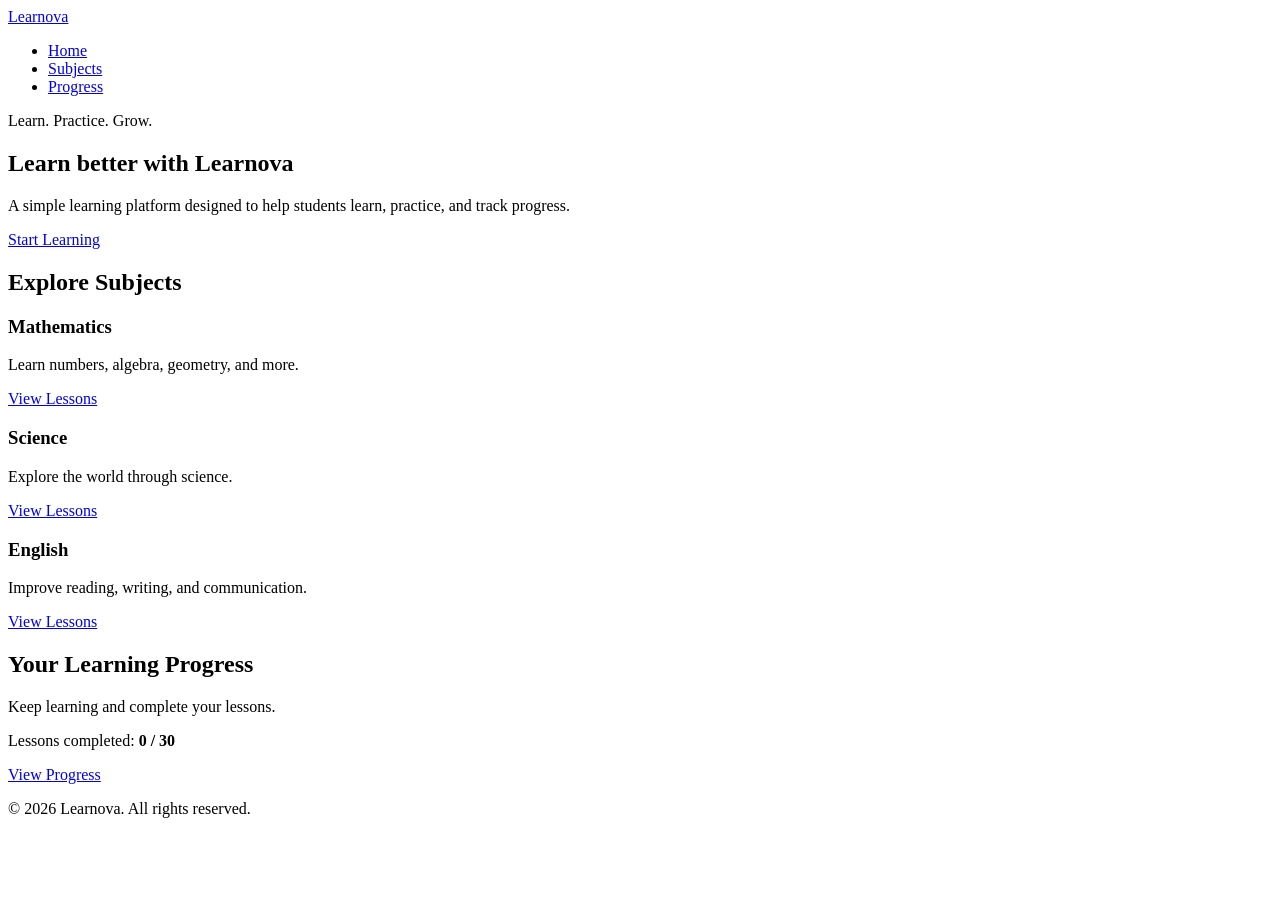
==== index.html @ f9a57a72 "first commit" ====
<!DOCTYPE html>
<html lang="en">

<head>
    <meta charset="UTF-8">
    <meta name="viewport" content="width=device-width, initial-scale=1.0">

    <title>Learnova - Student Learning Portal</title>
</head>

<body>

    <header>
        <nav>
            <a href="index.html">Learnova</a>

            <ul>
                <li>
                    <a href="index.html">Home</a>
                </li>

                <li>
                    <a href="pages/subjects.html">Subjects</a>
                </li>

                <li>
                    <a href="pages/progress.html">Progress</a>
                </li>
            </ul>
        </nav>
    </header>


    <main>

        <section>

            <p>Learn. Practice. Grow.</p>

            <h1>
                Learn better with Learnova
            </h1>

            <p>
                A simple learning platform designed to
                help students learn, practice, and track progress.
            </p>

            <a href="pages/subjects.html">
                Start Learning
            </a>

        </section>


        <section>

            <h2>Explore Subjects</h2>

            <article>
                <h3>Mathematics</h3>

                <p>
                    Learn numbers, algebra, geometry, and more.
                </p>

                <a href="pages/lessons.html">
                    View Lessons
                </a>
            </article>


            <article>
                <h3>Science</h3>

                <p>
                    Explore the world through science.
                </p>

                <a href="pages/lessons.html">
                    View Lessons
                </a>
            </article>


            <article>
                <h3>English</h3>

                <p>
                    Improve reading, writing, and communication.
                </p>

                <a href="pages/lessons.html">
                    View Lessons
                </a>
            </article>

        </section>


        <section>

            <h2>Your Learning Progress</h2>

            <p>
                Keep learning and complete your lessons.
            </p>

            <p>
                Lessons completed:
                <strong>0 / 30</strong>
            </p>

            <a href="pages/progress.html">
                View Progress
            </a>

        </section>

    </main>


    <footer>

        <p>
            &copy; 2026 Learnova. All rights reserved.
        </p>

    </footer>

</body>

</html>
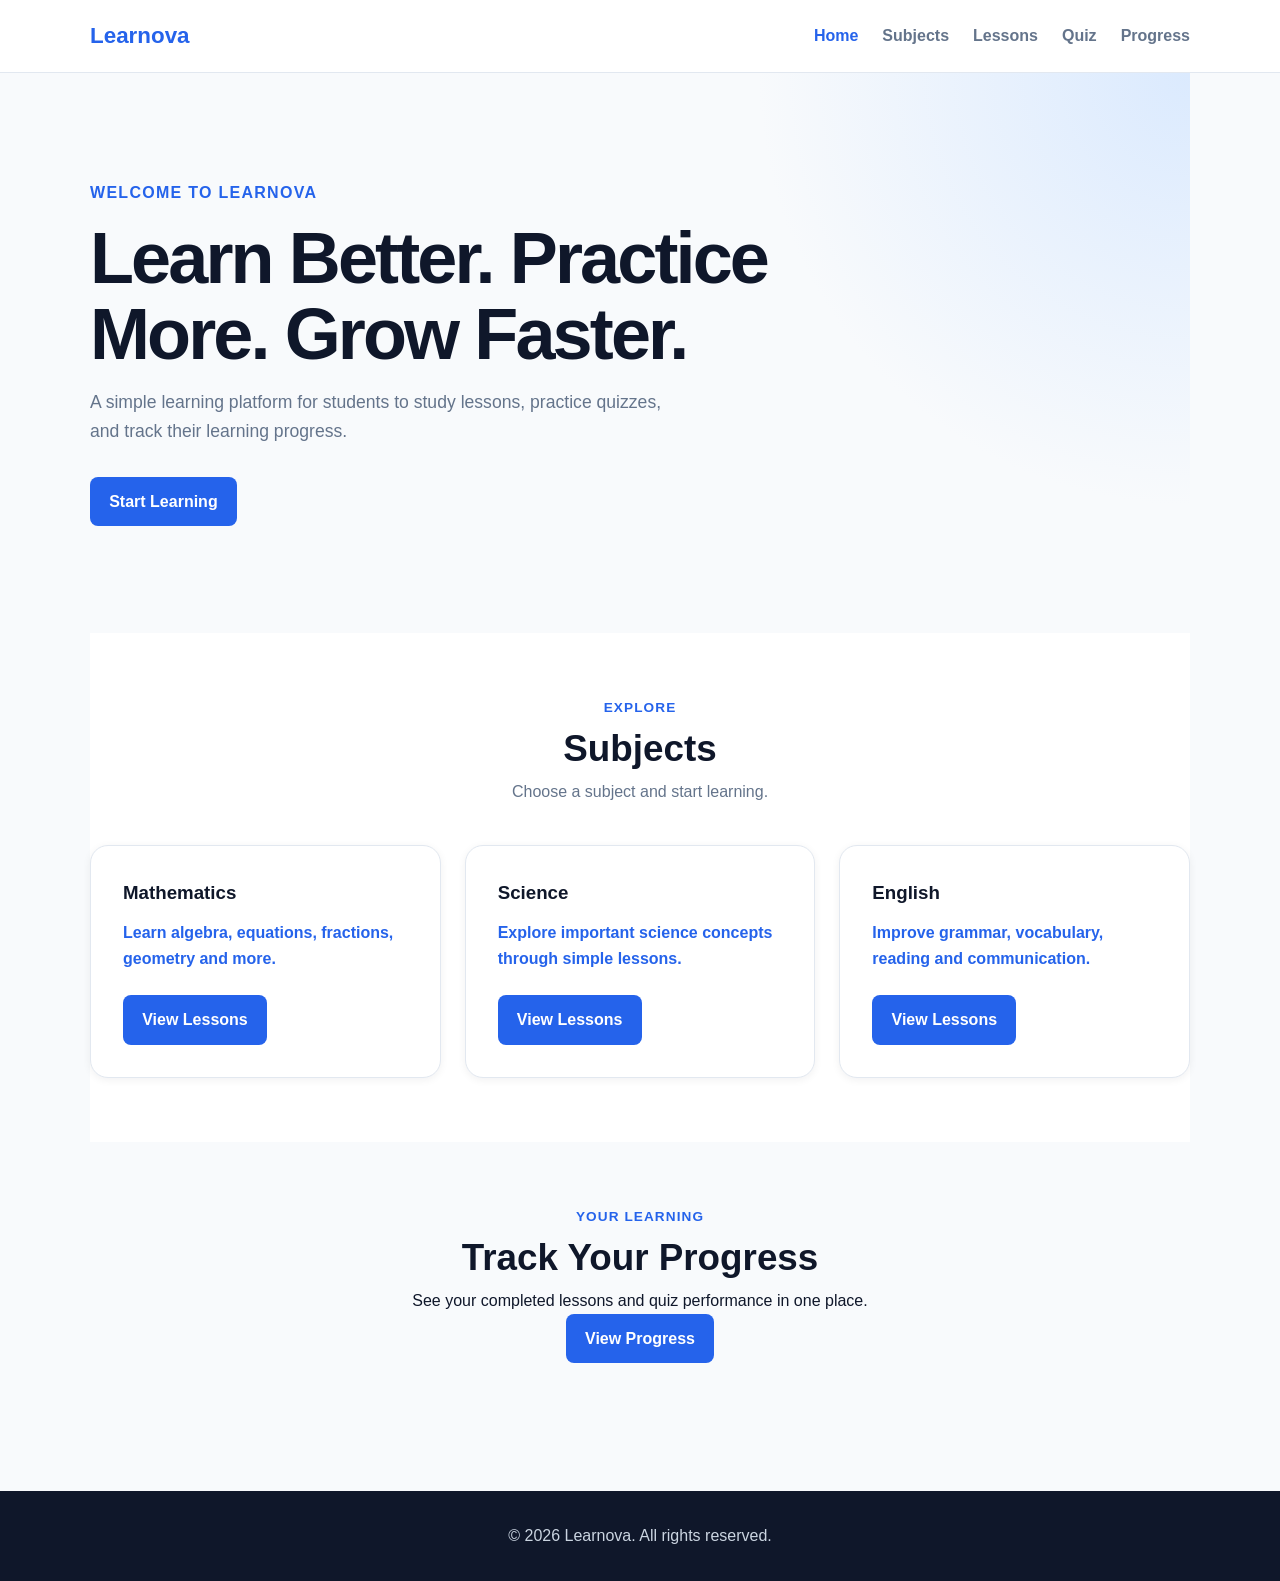
==== commit 48029f29: "style: complete Learnova responsive UI" ====
--- a/index.html
+++ b/index.html
@@ -5,125 +5,223 @@
     <meta charset="UTF-8">
     <meta name="viewport" content="width=device-width, initial-scale=1.0">
 
-    <title>Learnova - Student Learning Portal</title>
+    <meta
+        name="description"
+        content="Learnova is a simple student learning portal for lessons, quizzes, and learning progress."
+    >
+
+    <title>Learnova | Student Learning Portal</title>
+
+    <link rel="stylesheet" href="css/style.css">
+    <link rel="stylesheet" href="css/responsive.css">
 </head>
 
 <body>
 
+    <!-- ================================
+         HEADER
+         ================================ -->
+
     <header>
+
         <nav>
-            <a href="index.html">Learnova</a>
+
+            <a href="index.html" aria-label="Learnova Home">
+                <strong>Learnova</strong>
+            </a>
 
             <ul>
-                <li>
-                    <a href="index.html">Home</a>
-                </li>
-
-                <li>
-                    <a href="pages/subjects.html">Subjects</a>
-                </li>
-
-                <li>
-                    <a href="pages/progress.html">Progress</a>
-                </li>
+
+                <li>
+                    <a href="index.html" aria-current="page">
+                        Home
+                    </a>
+                </li>
+
+                <li>
+                    <a href="pages/subjects.html">
+                        Subjects
+                    </a>
+                </li>
+
+                <li>
+                    <a href="pages/lessons.html">
+                        Lessons
+                    </a>
+                </li>
+
+                <li>
+                    <a href="pages/quiz.html">
+                        Quiz
+                    </a>
+                </li>
+
+                <li>
+                    <a href="pages/progress.html">
+                        Progress
+                    </a>
+                </li>
+
             </ul>
+
         </nav>
+
     </header>
 
 
+    <!-- ================================
+         MAIN CONTENT
+         ================================ -->
+
     <main>
 
-        <section>
-
-            <p>Learn. Practice. Grow.</p>
-
-            <h1>
-                Learn better with Learnova
-            </h1>
-
-            <p>
-                A simple learning platform designed to
-                help students learn, practice, and track progress.
-            </p>
-
-            <a href="pages/subjects.html">
-                Start Learning
-            </a>
+        <!-- ============================
+             HERO SECTION
+             ============================ -->
+
+        <section class="hero">
+
+            <div class="hero-content">
+
+                <p>Welcome to Learnova</p>
+
+                <h1>
+                    Learn Better.
+                    Practice More.
+                    Grow Faster.
+                </h1>
+
+                <p>
+                    A simple learning platform for students
+                    to study lessons, practice quizzes,
+                    and track their learning progress.
+                </p>
+
+                <a href="pages/subjects.html">
+                    Start Learning
+                </a>
+
+            </div>
 
         </section>
 
 
-        <section>
-
-            <h2>Explore Subjects</h2>
-
-            <article>
-                <h3>Mathematics</h3>
+        <!-- ============================
+             SUBJECTS SECTION
+             ============================ -->
+
+        <section class="subjects-section">
+
+            <div class="section-header">
+
+                <p>Explore</p>
+
+                <h2>Subjects</h2>
 
                 <p>
-                    Learn numbers, algebra, geometry, and more.
+                    Choose a subject and start learning.
                 </p>
 
-                <a href="pages/lessons.html">
-                    View Lessons
+            </div>
+
+
+            <div class="subject-grid">
+
+                <!-- Mathematics -->
+
+                <article class="subject-card">
+
+                    <h3>Mathematics</h3>
+
+                    <p>
+                        Learn algebra, equations,
+                        fractions, geometry and more.
+                    </p>
+
+                    <a href="pages/lessons.html">
+                        View Lessons
+                    </a>
+
+                </article>
+
+
+                <!-- Science -->
+
+                <article class="subject-card">
+
+                    <h3>Science</h3>
+
+                    <p>
+                        Explore important science
+                        concepts through simple lessons.
+                    </p>
+
+                    <a href="pages/lessons.html">
+                        View Lessons
+                    </a>
+
+                </article>
+
+
+                <!-- English -->
+
+                <article class="subject-card">
+
+                    <h3>English</h3>
+
+                    <p>
+                        Improve grammar, vocabulary,
+                        reading and communication.
+                    </p>
+
+                    <a href="pages/lessons.html">
+                        View Lessons
+                    </a>
+
+                </article>
+
+            </div>
+
+        </section>
+
+
+        <!-- ============================
+             PROGRESS PREVIEW
+             ============================ -->
+
+        <section class="progress-preview">
+
+            <div class="section-header">
+
+                <p>Your Learning</p>
+
+                <h2>Track Your Progress</h2>
+
+                <p>
+                    See your completed lessons
+                    and quiz performance in one place.
+                </p>
+
+                <a href="pages/progress.html">
+                    View Progress
                 </a>
-            </article>
-
-
-            <article>
-                <h3>Science</h3>
-
-                <p>
-                    Explore the world through science.
-                </p>
-
-                <a href="pages/lessons.html">
-                    View Lessons
-                </a>
-            </article>
-
-
-            <article>
-                <h3>English</h3>
-
-                <p>
-                    Improve reading, writing, and communication.
-                </p>
-
-                <a href="pages/lessons.html">
-                    View Lessons
-                </a>
-            </article>
+
+            </div>
 
         </section>
 
-
-        <section>
-
-            <h2>Your Learning Progress</h2>
-
-            <p>
-                Keep learning and complete your lessons.
-            </p>
-
-            <p>
-                Lessons completed:
-                <strong>0 / 30</strong>
-            </p>
-
-            <a href="pages/progress.html">
-                View Progress
-            </a>
-
-        </section>
-
     </main>
 
 
+    <!-- ================================
+         FOOTER
+         ================================ -->
+
     <footer>
 
         <p>
-            &copy; 2026 Learnova. All rights reserved.
+            &copy; 2026 Learnova.
+            All rights reserved.
         </p>
 
     </footer>
--- a/css/style.css
+++ b/css/style.css
@@ -0,0 +1,637 @@
+/* =========================================
+   LEARNOVA — GLOBAL STYLES
+   ========================================= */
+
+:root {
+    --primary: #2563eb;
+    --primary-dark: #1d4ed8;
+    --primary-light: #eff6ff;
+
+    --text: #0f172a;
+    --text-light: #64748b;
+
+    --background: #f8fafc;
+    --surface: #ffffff;
+
+    --border: #e2e8f0;
+
+    --success: #16a34a;
+    --warning: #f59e0b;
+    --danger: #dc2626;
+
+    --radius-sm: 8px;
+    --radius-md: 12px;
+    --radius-lg: 18px;
+
+    --shadow-sm: 0 2px 8px rgba(15, 23, 42, 0.06);
+    --shadow-md: 0 8px 24px rgba(15, 23, 42, 0.08);
+
+    --container: 1100px;
+}
+
+
+/* =========================================
+   RESET
+   ========================================= */
+
+* {
+    margin: 0;
+    padding: 0;
+    box-sizing: border-box;
+}
+
+
+html {
+    scroll-behavior: smooth;
+}
+
+
+body {
+    font-family: Arial, Helvetica, sans-serif;
+    color: var(--text);
+    background: var(--background);
+    line-height: 1.6;
+}
+
+
+a {
+    color: inherit;
+    text-decoration: none;
+}
+
+
+ul {
+    list-style: none;
+}
+
+
+img {
+    max-width: 100%;
+    display: block;
+}
+
+
+button,
+input {
+    font: inherit;
+}
+
+
+/* =========================================
+   LAYOUT
+   ========================================= */
+
+main {
+    width: min(var(--container), 92%);
+    margin: 0 auto;
+}
+
+
+section {
+    padding: 4rem 0;
+}
+
+
+.section-header {
+    max-width: 700px;
+    margin: 0 auto 2.5rem;
+    text-align: center;
+}
+
+
+.section-header p:first-child {
+    color: var(--primary);
+    font-weight: 700;
+    text-transform: uppercase;
+    letter-spacing: 0.08em;
+    font-size: 0.85rem;
+}
+
+
+.section-header h1,
+.section-header h2 {
+    margin: 0.5rem 0;
+    line-height: 1.2;
+}
+
+
+.section-header h1 {
+    font-size: clamp(2rem, 5vw, 3rem);
+}
+
+
+.section-header h2 {
+    font-size: clamp(1.7rem, 4vw, 2.3rem);
+}
+
+
+.section-header p:last-child {
+    color: var(--text-light);
+}
+
+
+/* =========================================
+   NAVIGATION
+   ========================================= */
+
+header {
+    background: var(--surface);
+    border-bottom: 1px solid var(--border);
+    position: sticky;
+    top: 0;
+    z-index: 100;
+}
+
+
+nav {
+    width: min(var(--container), 92%);
+    min-height: 72px;
+    margin: 0 auto;
+
+    display: flex;
+    align-items: center;
+    justify-content: space-between;
+    gap: 2rem;
+}
+
+
+nav > a {
+    color: var(--primary);
+    font-size: 1.4rem;
+    font-weight: 800;
+}
+
+
+nav ul {
+    display: flex;
+    align-items: center;
+    gap: 1.5rem;
+}
+
+
+nav ul a {
+    color: var(--text-light);
+    font-weight: 600;
+    padding: 0.5rem 0;
+    transition: color 0.2s ease;
+}
+
+
+nav ul a:hover {
+    color: var(--primary);
+}
+
+
+nav ul a[aria-current="page"] {
+    color: var(--primary);
+}
+
+
+/* =========================================
+   HERO
+   ========================================= */
+
+.hero {
+    min-height: 560px;
+    display: flex;
+    align-items: center;
+
+    background:
+        radial-gradient(
+            circle at top right,
+            #dbeafe,
+            transparent 35%
+        );
+}
+
+
+.hero-content {
+    max-width: 700px;
+}
+
+
+.hero-content > p:first-child {
+    color: var(--primary);
+    font-weight: 700;
+    text-transform: uppercase;
+    letter-spacing: 0.08em;
+}
+
+
+.hero h1 {
+    margin: 1rem 0;
+    font-size: clamp(2.5rem, 7vw, 4.5rem);
+    line-height: 1.05;
+    letter-spacing: -0.04em;
+}
+
+
+.hero-content > p:nth-of-type(2) {
+    max-width: 600px;
+    margin-bottom: 2rem;
+
+    color: var(--text-light);
+    font-size: 1.1rem;
+}
+
+
+/* =========================================
+   BUTTONS
+   ========================================= */
+
+a[href$=".html"],
+button {
+    transition:
+        background-color 0.2s ease,
+        color 0.2s ease,
+        transform 0.2s ease,
+        box-shadow 0.2s ease;
+}
+
+
+.hero a,
+.subject-card a,
+.lesson-card a,
+.progress-preview a,
+section > a,
+button {
+    display: inline-block;
+
+    padding: 0.75rem 1.2rem;
+
+    border: none;
+    border-radius: var(--radius-sm);
+
+    background: var(--primary);
+    color: white;
+
+    font-weight: 700;
+    cursor: pointer;
+}
+
+
+.hero a:hover,
+.subject-card a:hover,
+.lesson-card a:hover,
+.progress-preview a:hover,
+section > a:hover,
+button:hover {
+    background: var(--primary-dark);
+    transform: translateY(-2px);
+    box-shadow: var(--shadow-sm);
+}
+
+
+/* =========================================
+   SUBJECTS
+   ========================================= */
+
+.subjects-section {
+    background: var(--surface);
+}
+
+
+.subject-grid {
+    display: grid;
+    grid-template-columns: repeat(3, 1fr);
+    gap: 1.5rem;
+}
+
+
+.subject-card {
+    background: var(--surface);
+    border: 1px solid var(--border);
+    border-radius: var(--radius-lg);
+    padding: 2rem;
+
+    box-shadow: var(--shadow-sm);
+
+    transition:
+        transform 0.2s ease,
+        box-shadow 0.2s ease,
+        border-color 0.2s ease;
+}
+
+
+.subject-card:hover {
+    transform: translateY(-5px);
+    box-shadow: var(--shadow-md);
+    border-color: #bfdbfe;
+}
+
+
+.subject-card h2,
+.subject-card h3 {
+    margin-bottom: 0.8rem;
+}
+
+
+.subject-card p {
+    color: var(--text-light);
+    margin-bottom: 1rem;
+}
+
+
+.subject-card p:last-of-type {
+    color: var(--primary);
+    font-weight: 700;
+    margin-bottom: 1.5rem;
+}
+
+
+/* =========================================
+   PROGRESS PREVIEW
+   ========================================= */
+
+.progress-preview {
+    text-align: center;
+}
+
+
+.progress-preview .section-header {
+    margin-bottom: 0;
+}
+
+
+/* =========================================
+   LESSONS
+   ========================================= */
+
+.lesson-list {
+    display: grid;
+    gap: 1rem;
+    max-width: 850px;
+    margin: 0 auto 2rem;
+}
+
+
+.lesson-card {
+    display: flex;
+    align-items: center;
+    justify-content: space-between;
+    gap: 2rem;
+
+    padding: 1.5rem;
+
+    background: var(--surface);
+    border: 1px solid var(--border);
+    border-radius: var(--radius-md);
+
+    box-shadow: var(--shadow-sm);
+
+    transition:
+        transform 0.2s ease,
+        box-shadow 0.2s ease;
+}
+
+
+.lesson-card:hover {
+    transform: translateY(-2px);
+    box-shadow: var(--shadow-md);
+}
+
+
+.lesson-card p:first-child {
+    color: var(--primary);
+    font-size: 0.85rem;
+    font-weight: 700;
+    text-transform: uppercase;
+}
+
+
+.lesson-card h2 {
+    margin: 0.3rem 0;
+    font-size: 1.25rem;
+}
+
+
+.lesson-card p {
+    color: var(--text-light);
+}
+
+
+.lesson-card a {
+    flex-shrink: 0;
+}
+
+
+/* =========================================
+   QUIZ
+   ========================================= */
+
+#quiz-form {
+    max-width: 800px;
+    margin: 0 auto;
+}
+
+
+fieldset {
+    margin-bottom: 1.5rem;
+    padding: 1.5rem;
+
+    background: var(--surface);
+    border: 1px solid var(--border);
+    border-radius: var(--radius-md);
+
+    box-shadow: var(--shadow-sm);
+}
+
+
+legend {
+    padding: 0 0.5rem;
+
+    color: var(--primary);
+    font-weight: 700;
+}
+
+
+fieldset p {
+    margin-bottom: 1rem;
+    font-weight: 600;
+}
+
+
+fieldset label {
+    display: block;
+
+    padding: 0.8rem 1rem;
+    margin-bottom: 0.6rem;
+
+    border: 1px solid var(--border);
+    border-radius: var(--radius-sm);
+
+    cursor: pointer;
+    color: var(--text-light);
+
+    transition:
+        background-color 0.2s ease,
+        border-color 0.2s ease;
+}
+
+
+fieldset label:hover {
+    background: var(--primary-light);
+    border-color: #93c5fd;
+}
+
+
+fieldset input {
+    margin-right: 0.6rem;
+}
+
+
+#quiz-form button {
+    margin-top: 0.5rem;
+}
+
+
+#quiz-result {
+    max-width: 800px;
+    margin: 2rem auto 0;
+
+    padding: 1.5rem;
+
+    background: var(--primary-light);
+    border: 1px solid #bfdbfe;
+    border-radius: var(--radius-md);
+
+    text-align: center;
+}
+
+
+#quiz-result h2 {
+    margin-bottom: 0.5rem;
+}
+
+
+#quiz-result p {
+    color: var(--text-light);
+}
+
+
+/* =========================================
+   PROGRESS PAGE
+   ========================================= */
+
+main > section > section {
+    padding: 1.5rem 0;
+}
+
+
+main > section > section h2 {
+    margin-bottom: 1rem;
+}
+
+
+progress {
+    width: 100%;
+    height: 18px;
+
+    display: block;
+
+    appearance: none;
+}
+
+
+progress::-webkit-progress-bar {
+    background: #e2e8f0;
+    border-radius: 999px;
+}
+
+
+progress::-webkit-progress-value {
+    background: var(--primary);
+    border-radius: 999px;
+}
+
+
+progress::-moz-progress-bar {
+    background: var(--primary);
+    border-radius: 999px;
+}
+
+
+/* =========================================
+   TABLE
+   ========================================= */
+
+table {
+    width: 100%;
+    border-collapse: collapse;
+
+    background: var(--surface);
+    border: 1px solid var(--border);
+    border-radius: var(--radius-md);
+    overflow: hidden;
+
+    box-shadow: var(--shadow-sm);
+}
+
+
+caption {
+    margin-bottom: 1rem;
+
+    text-align: left;
+    color: var(--text-light);
+}
+
+
+th,
+td {
+    padding: 1rem;
+    border-bottom: 1px solid var(--border);
+    text-align: left;
+}
+
+
+thead {
+    background: var(--primary-light);
+}
+
+
+th {
+    font-weight: 700;
+}
+
+
+tbody tr:last-child th,
+tbody tr:last-child td {
+    border-bottom: none;
+}
+
+
+tbody tr:hover {
+    background: #f8fafc;
+}
+
+
+/* =========================================
+   FOOTER
+   ========================================= */
+
+footer {
+    margin-top: 4rem;
+    padding: 2rem;
+
+    background: var(--text);
+    color: white;
+
+    text-align: center;
+}
+
+
+footer p {
+    color: #cbd5e1;
+}
+
+
+/* =========================================
+   FOCUS / ACCESSIBILITY
+   ========================================= */
+
+a:focus-visible,
+button:focus-visible,
+input:focus-visible {
+    outline: 3px solid #93c5fd;
+    outline-offset: 3px;
+}
--- a/css/responsive.css
+++ b/css/responsive.css
@@ -0,0 +1,187 @@
+/* =========================================
+   LEARNOVA — RESPONSIVE DESIGN
+   ========================================= */
+
+
+/* =========================================
+   TABLET
+   ========================================= */
+
+@media (max-width: 900px) {
+
+    .subject-grid {
+        grid-template-columns: repeat(2, 1fr);
+    }
+
+    .hero {
+        min-height: 500px;
+    }
+
+    .hero h1 {
+        font-size: clamp(2.5rem, 8vw, 4rem);
+    }
+}
+
+
+/* =========================================
+   MOBILE
+   ========================================= */
+
+@media (max-width: 768px) {
+
+    /* Navigation */
+
+    nav {
+        flex-direction: column;
+        justify-content: center;
+        gap: 0.75rem;
+
+        padding: 1rem 0;
+    }
+
+
+    nav ul {
+        gap: 0.8rem;
+        flex-wrap: wrap;
+        justify-content: center;
+    }
+
+
+    nav ul a {
+        font-size: 0.9rem;
+    }
+
+
+    /* Layout */
+
+    section {
+        padding: 3rem 0;
+    }
+
+
+    /* Hero */
+
+    .hero {
+        min-height: 480px;
+        text-align: center;
+    }
+
+
+    .hero-content {
+        margin: 0 auto;
+    }
+
+
+    .hero-content > p:nth-of-type(2) {
+        margin-left: auto;
+        margin-right: auto;
+    }
+
+
+    /* Subjects */
+
+    .subject-grid {
+        grid-template-columns: 1fr;
+    }
+
+
+    .subject-card {
+        padding: 1.5rem;
+    }
+
+
+    /* Lessons */
+
+    .lesson-card {
+        flex-direction: column;
+        align-items: flex-start;
+    }
+
+
+    .lesson-card a {
+        width: 100%;
+        text-align: center;
+    }
+
+
+    /* Quiz */
+
+    fieldset {
+        padding: 1.2rem;
+    }
+
+
+    #quiz-form button {
+        width: 100%;
+    }
+
+
+    /* Progress */
+
+    table {
+        display: block;
+        overflow-x: auto;
+        white-space: nowrap;
+    }
+
+
+    /* Footer */
+
+    footer {
+        margin-top: 2rem;
+    }
+}
+
+
+/* =========================================
+   SMALL MOBILE
+   ========================================= */
+
+@media (max-width: 480px) {
+
+    main {
+        width: 90%;
+    }
+
+
+    nav ul {
+        gap: 0.5rem;
+    }
+
+
+    nav ul a {
+        font-size: 0.82rem;
+    }
+
+
+    .hero {
+        min-height: 430px;
+    }
+
+
+    .hero h1 {
+        font-size: 2.4rem;
+    }
+
+
+    .hero-content > p:nth-of-type(2) {
+        font-size: 1rem;
+    }
+
+
+    .section-header h1 {
+        font-size: 2rem;
+    }
+
+
+    .section-header h2 {
+        font-size: 1.7rem;
+    }
+
+
+    .subject-card,
+    .lesson-card,
+    fieldset {
+        padding: 1.2rem;
+    }
+}
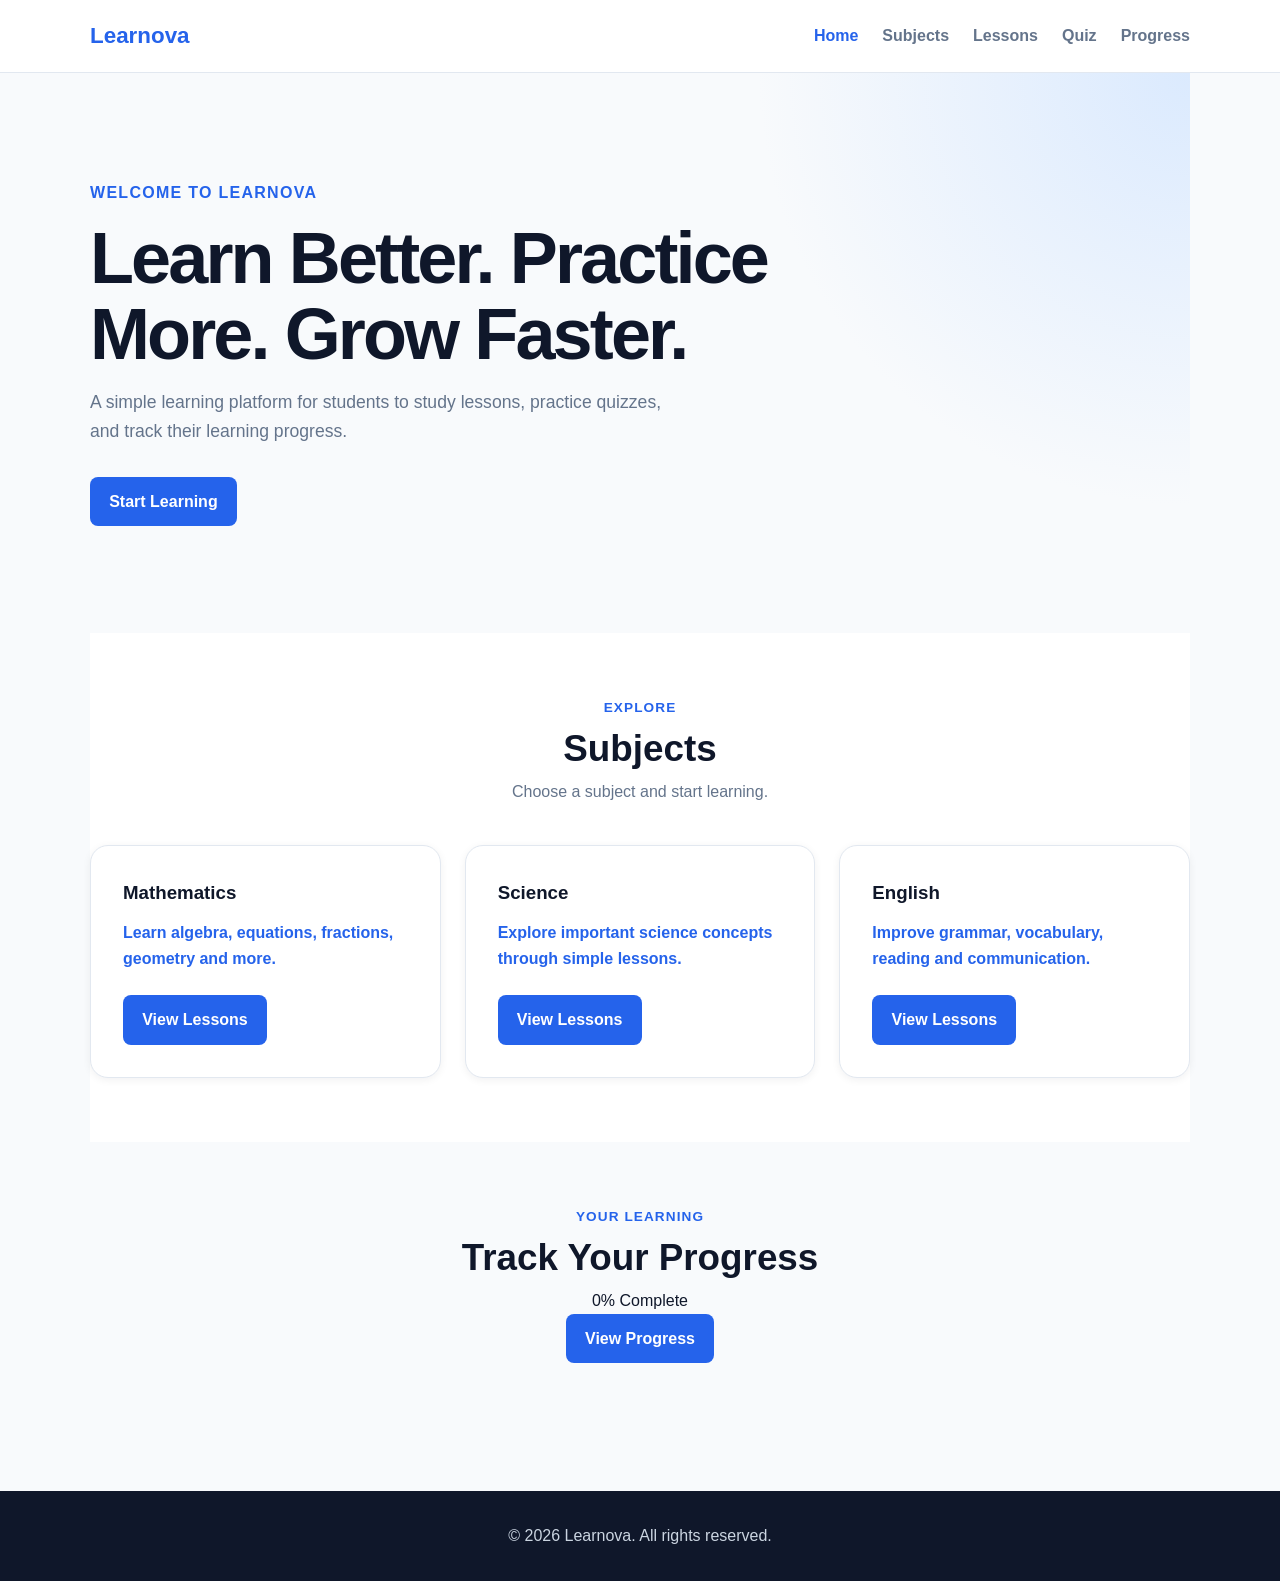
==== commit 3e0732ba: "feat: add interactive Learnova JavaScript features" ====
--- a/index.html
+++ b/index.html
@@ -18,69 +18,25 @@
 
 <body>
 
-    <!-- ================================
-         HEADER
-         ================================ -->
-
     <header>
-
         <nav>
-
             <a href="index.html" aria-label="Learnova Home">
                 <strong>Learnova</strong>
             </a>
 
             <ul>
-
-                <li>
-                    <a href="index.html" aria-current="page">
-                        Home
-                    </a>
-                </li>
-
-                <li>
-                    <a href="pages/subjects.html">
-                        Subjects
-                    </a>
-                </li>
-
-                <li>
-                    <a href="pages/lessons.html">
-                        Lessons
-                    </a>
-                </li>
-
-                <li>
-                    <a href="pages/quiz.html">
-                        Quiz
-                    </a>
-                </li>
-
-                <li>
-                    <a href="pages/progress.html">
-                        Progress
-                    </a>
-                </li>
-
+                <li><a href="index.html" aria-current="page">Home</a></li>
+                <li><a href="pages/subjects.html">Subjects</a></li>
+                <li><a href="pages/lessons.html">Lessons</a></li>
+                <li><a href="pages/quiz.html">Quiz</a></li>
+                <li><a href="pages/progress.html">Progress</a></li>
             </ul>
-
         </nav>
-
     </header>
-
-
-    <!-- ================================
-         MAIN CONTENT
-         ================================ -->
 
     <main>
 
-        <!-- ============================
-             HERO SECTION
-             ============================ -->
-
         <section class="hero">
-
             <div class="hero-content">
 
                 <p>Welcome to Learnova</p>
@@ -102,13 +58,7 @@
                 </a>
 
             </div>
-
         </section>
-
-
-        <!-- ============================
-             SUBJECTS SECTION
-             ============================ -->
 
         <section class="subjects-section">
 
@@ -124,10 +74,7 @@
 
             </div>
 
-
             <div class="subject-grid">
-
-                <!-- Mathematics -->
 
                 <article class="subject-card">
 
@@ -144,9 +91,6 @@
 
                 </article>
 
-
-                <!-- Science -->
-
                 <article class="subject-card">
 
                     <h3>Science</h3>
@@ -161,9 +105,6 @@
                     </a>
 
                 </article>
-
-
-                <!-- English -->
 
                 <article class="subject-card">
 
@@ -184,11 +125,6 @@
 
         </section>
 
-
-        <!-- ============================
-             PROGRESS PREVIEW
-             ============================ -->
-
         <section class="progress-preview">
 
             <div class="section-header">
@@ -197,9 +133,8 @@
 
                 <h2>Track Your Progress</h2>
 
-                <p>
-                    See your completed lessons
-                    and quiz performance in one place.
+                <p data-home-progress>
+                    0% Complete
                 </p>
 
                 <a href="pages/progress.html">
@@ -212,20 +147,15 @@
 
     </main>
 
-
-    <!-- ================================
-         FOOTER
-         ================================ -->
-
     <footer>
-
         <p>
             &copy; 2026 Learnova.
             All rights reserved.
         </p>
-
     </footer>
 
+    <script src="js/data.js"></script>
+    <script src="js/main.js"></script>
+
 </body>
-
 </html>
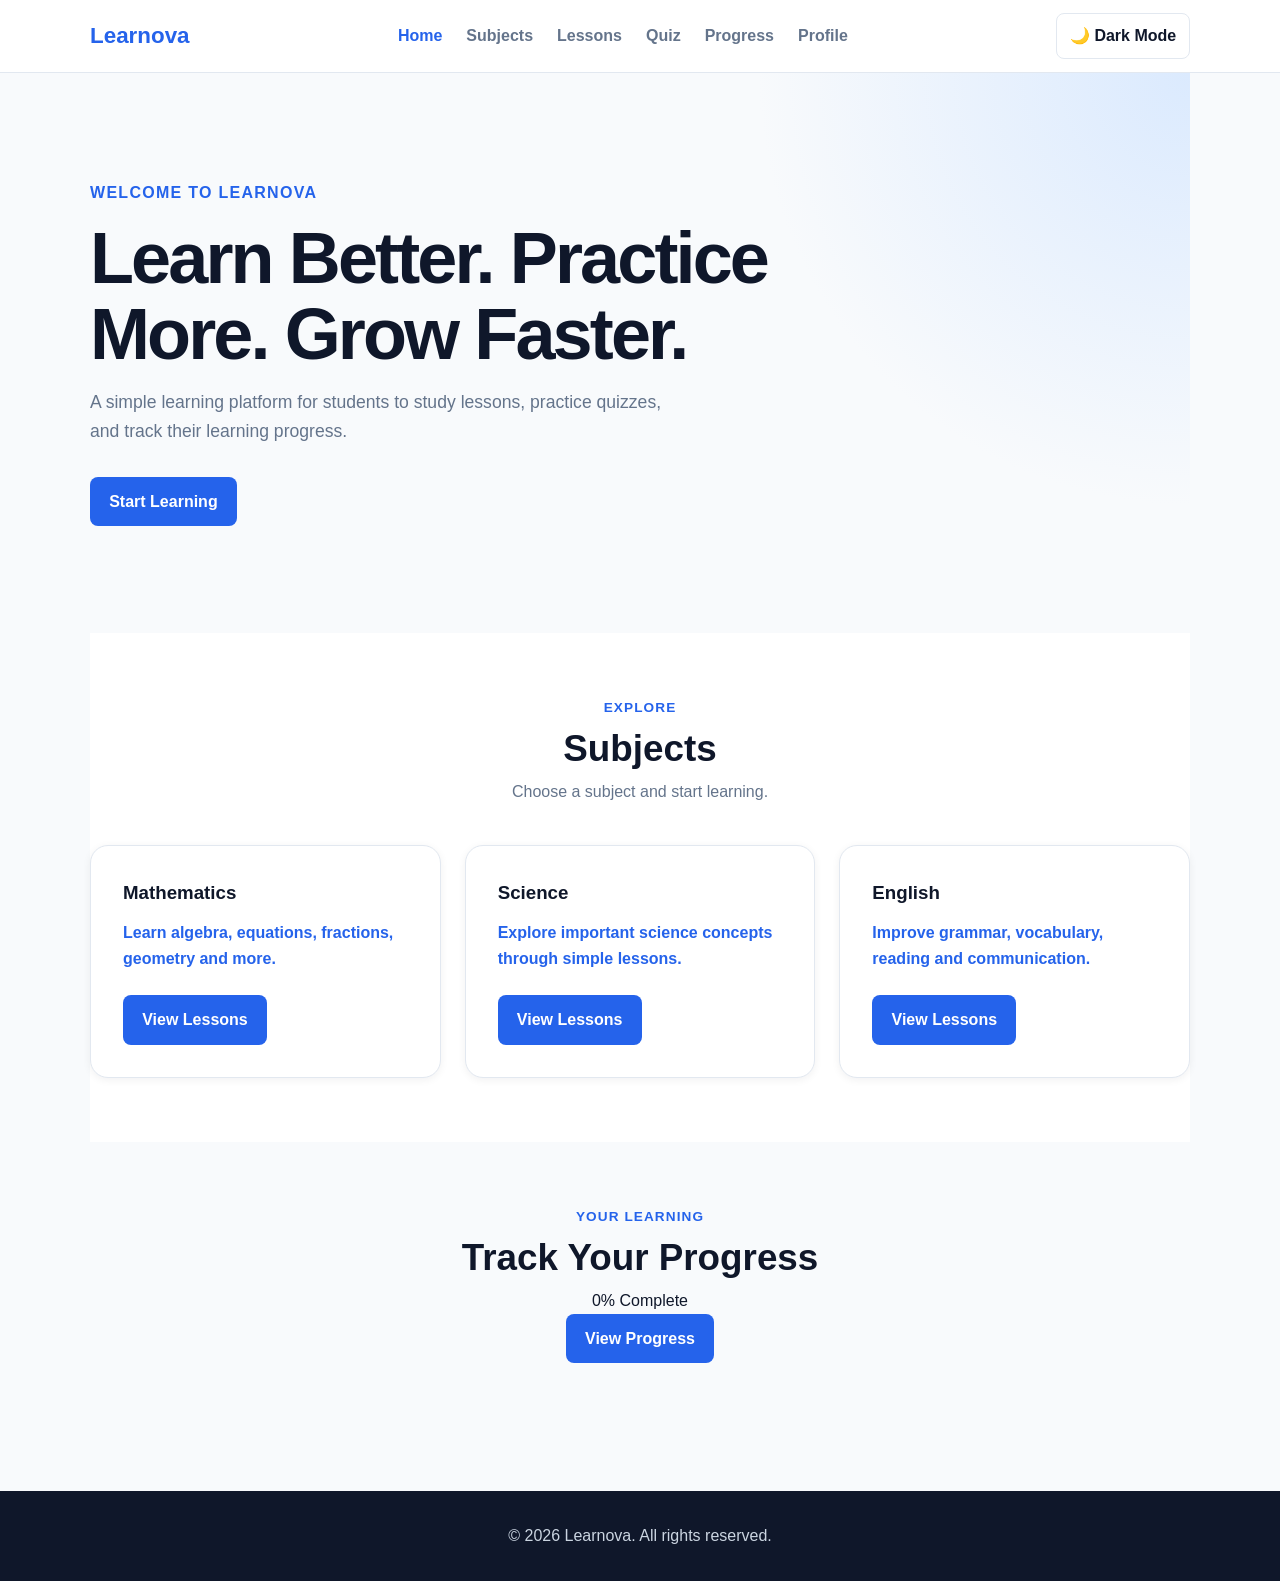
==== commit ea9bba9b: "add dark mode" ====
--- a/index.html
+++ b/index.html
@@ -7,7 +7,17 @@
 
     <meta
         name="description"
-        content="Learnova is a simple student learning portal for lessons, quizzes, and learning progress."
+        content="Learnova is a student learning portal for lessons, quizzes, and learning progress."
+    >
+
+    <meta
+        name="author"
+        content="Learnova"
+    >
+
+    <meta
+        name="theme-color"
+        content="#2563eb"
     >
 
     <title>Learnova | Student Learning Portal</title>
@@ -19,29 +29,74 @@
 <body>
 
     <header>
-        <nav>
-            <a href="index.html" aria-label="Learnova Home">
+        <nav aria-label="Main navigation">
+
+            <a
+                href="index.html"
+                aria-label="Learnova Home">
                 <strong>Learnova</strong>
             </a>
 
             <ul>
-                <li><a href="index.html" aria-current="page">Home</a></li>
-                <li><a href="pages/subjects.html">Subjects</a></li>
-                <li><a href="pages/lessons.html">Lessons</a></li>
-                <li><a href="pages/quiz.html">Quiz</a></li>
-                <li><a href="pages/progress.html">Progress</a></li>
+                <li>
+                    <a
+                        href="index.html"
+                        aria-current="page">
+                        Home
+                    </a>
+                </li>
+
+                <li>
+                    <a href="pages/subjects.html">
+                        Subjects
+                    </a>
+                </li>
+
+                <li>
+                    <a href="pages/lessons.html">
+                        Lessons
+                    </a>
+                </li>
+
+                <li>
+                    <a href="pages/quiz.html">
+                        Quiz
+                    </a>
+                </li>
+
+                <li>
+                    <a href="pages/progress.html">
+                        Progress
+                    </a>
+                </li>
+                <li>
+    <a href="pages/profile.html">
+        Profile
+    </a>
+</li>
             </ul>
+            <button
+    type="button"
+    id="theme-toggle"
+    aria-label="Toggle dark mode"
+    aria-pressed="false">
+    🌙 Dark Mode
+</button>
+
         </nav>
     </header>
 
     <main>
 
-        <section class="hero">
+        <section
+            class="hero"
+            aria-labelledby="hero-title">
+
             <div class="hero-content">
 
                 <p>Welcome to Learnova</p>
 
-                <h1>
+                <h1 id="hero-title">
                     Learn Better.
                     Practice More.
                     Grow Faster.
@@ -58,15 +113,20 @@
                 </a>
 
             </div>
+
         </section>
 
-        <section class="subjects-section">
+        <section
+            class="subjects-section"
+            aria-labelledby="subjects-title">
 
             <div class="section-header">
 
                 <p>Explore</p>
 
-                <h2>Subjects</h2>
+                <h2 id="subjects-title">
+                    Subjects
+                </h2>
 
                 <p>
                     Choose a subject and start learning.
@@ -125,13 +185,17 @@
 
         </section>
 
-        <section class="progress-preview">
+        <section
+            class="progress-preview"
+            aria-labelledby="progress-title">
 
             <div class="section-header">
 
                 <p>Your Learning</p>
 
-                <h2>Track Your Progress</h2>
+                <h2 id="progress-title">
+                    Track Your Progress
+                </h2>
 
                 <p data-home-progress>
                     0% Complete
@@ -148,14 +212,17 @@
     </main>
 
     <footer>
+
         <p>
             &copy; 2026 Learnova.
             All rights reserved.
         </p>
+
     </footer>
 
     <script src="js/data.js"></script>
     <script src="js/main.js"></script>
 
 </body>
+
 </html>
--- a/css/style.css
+++ b/css/style.css
@@ -1,7 +1,3 @@
-/* =========================================
-   LEARNOVA — GLOBAL STYLES
-   ========================================= */
-
 :root {
     --primary: #2563eb;
     --primary-dark: #1d4ed8;
@@ -16,7 +12,6 @@
     --border: #e2e8f0;
 
     --success: #16a34a;
-    --warning: #f59e0b;
     --danger: #dc2626;
 
     --radius-sm: 8px;
@@ -28,11 +23,6 @@
 
     --container: 1100px;
 }
-
-
-/* =========================================
-   RESET
-   ========================================= */
 
 * {
     margin: 0;
@@ -40,11 +30,9 @@
     box-sizing: border-box;
 }
 
-
 html {
     scroll-behavior: smooth;
 }
-
 
 body {
     font-family: Arial, Helvetica, sans-serif;
@@ -53,44 +41,37 @@
     line-height: 1.6;
 }
 
-
 a {
     color: inherit;
     text-decoration: none;
 }
 
-
 ul {
     list-style: none;
 }
-
 
 img {
     max-width: 100%;
     display: block;
 }
 
-
 button,
 input {
     font: inherit;
 }
 
-
-/* =========================================
-   LAYOUT
-   ========================================= */
+button {
+    cursor: pointer;
+}
 
 main {
     width: min(var(--container), 92%);
     margin: 0 auto;
 }
 
-
 section {
     padding: 4rem 0;
 }
-
 
 .section-header {
     max-width: 700px;
@@ -98,7 +79,6 @@
     text-align: center;
 }
 
-
 .section-header p:first-child {
     color: var(--primary);
     font-weight: 700;
@@ -106,7 +86,6 @@
     letter-spacing: 0.08em;
     font-size: 0.85rem;
 }
-
 
 .section-header h1,
 .section-header h2 {
@@ -114,34 +93,28 @@
     line-height: 1.2;
 }
 
-
 .section-header h1 {
     font-size: clamp(2rem, 5vw, 3rem);
 }
 
-
 .section-header h2 {
     font-size: clamp(1.7rem, 4vw, 2.3rem);
 }
 
-
 .section-header p:last-child {
     color: var(--text-light);
 }
 
-
-/* =========================================
-   NAVIGATION
-   ========================================= */
+/* NAVIGATION */
 
 header {
     background: var(--surface);
     border-bottom: 1px solid var(--border);
+
     position: sticky;
     top: 0;
     z-index: 100;
 }
-
 
 nav {
     width: min(var(--container), 92%);
@@ -154,45 +127,39 @@
     gap: 2rem;
 }
 
-
 nav > a {
     color: var(--primary);
     font-size: 1.4rem;
     font-weight: 800;
 }
 
-
 nav ul {
     display: flex;
     align-items: center;
     gap: 1.5rem;
 }
 
-
 nav ul a {
     color: var(--text-light);
     font-weight: 600;
     padding: 0.5rem 0;
+
     transition: color 0.2s ease;
 }
-
 
 nav ul a:hover {
     color: var(--primary);
 }
 
-
 nav ul a[aria-current="page"] {
     color: var(--primary);
 }
 
-
-/* =========================================
-   HERO
-   ========================================= */
+/* HERO */
 
 .hero {
     min-height: 560px;
+
     display: flex;
     align-items: center;
 
@@ -204,12 +171,10 @@
         );
 }
 
-
 .hero-content {
     max-width: 700px;
 }
 
-
 .hero-content > p:first-child {
     color: var(--primary);
     font-weight: 700;
@@ -217,15 +182,14 @@
     letter-spacing: 0.08em;
 }
 
-
 .hero h1 {
     margin: 1rem 0;
+
     font-size: clamp(2.5rem, 7vw, 4.5rem);
     line-height: 1.05;
     letter-spacing: -0.04em;
 }
 
-
 .hero-content > p:nth-of-type(2) {
     max-width: 600px;
     margin-bottom: 2rem;
@@ -234,62 +198,55 @@
     font-size: 1.1rem;
 }
 
-
-/* =========================================
-   BUTTONS
-   ========================================= */
-
-a[href$=".html"],
-button {
+/* BUTTONS */
+
+.hero a,
+.subject-card a,
+.lesson-card button,
+.progress-preview a,
+section > a,
+section > button,
+#quiz-form button {
+    display: inline-block;
+
+    padding: 0.75rem 1.2rem;
+
+    border: none;
+    border-radius: var(--radius-sm);
+
+    background: var(--primary);
+    color: white;
+
+    font-weight: 700;
+
     transition:
         background-color 0.2s ease,
-        color 0.2s ease,
         transform 0.2s ease,
         box-shadow 0.2s ease;
 }
 
-
-.hero a,
-.subject-card a,
-.lesson-card a,
-.progress-preview a,
-section > a,
-button {
-    display: inline-block;
-
-    padding: 0.75rem 1.2rem;
-
-    border: none;
-    border-radius: var(--radius-sm);
-
-    background: var(--primary);
-    color: white;
-
-    font-weight: 700;
-    cursor: pointer;
-}
-
-
 .hero a:hover,
 .subject-card a:hover,
-.lesson-card a:hover,
+.lesson-card button:hover:not(:disabled),
 .progress-preview a:hover,
 section > a:hover,
-button:hover {
+section > button:hover,
+#quiz-form button:hover {
     background: var(--primary-dark);
     transform: translateY(-2px);
     box-shadow: var(--shadow-sm);
 }
 
-
-/* =========================================
-   SUBJECTS
-   ========================================= */
+button:disabled {
+    cursor: not-allowed;
+    opacity: 0.65;
+}
+
+/* SUBJECTS */
 
 .subjects-section {
     background: var(--surface);
 }
-
 
 .subject-grid {
     display: grid;
@@ -297,10 +254,10 @@
     gap: 1.5rem;
 }
 
-
 .subject-card {
     background: var(--surface);
     border: 1px solid var(--border);
+
     border-radius: var(--radius-lg);
     padding: 2rem;
 
@@ -312,25 +269,21 @@
         border-color 0.2s ease;
 }
 
-
 .subject-card:hover {
     transform: translateY(-5px);
     box-shadow: var(--shadow-md);
     border-color: #bfdbfe;
 }
 
-
 .subject-card h2,
 .subject-card h3 {
     margin-bottom: 0.8rem;
 }
 
-
 .subject-card p {
     color: var(--text-light);
     margin-bottom: 1rem;
 }
-
 
 .subject-card p:last-of-type {
     color: var(--primary);
@@ -338,42 +291,37 @@
     margin-bottom: 1.5rem;
 }
 
-
-/* =========================================
-   PROGRESS PREVIEW
-   ========================================= */
+/* PROGRESS PREVIEW */
 
 .progress-preview {
     text-align: center;
 }
 
-
 .progress-preview .section-header {
     margin-bottom: 0;
 }
 
-
-/* =========================================
-   LESSONS
-   ========================================= */
+/* LESSONS */
 
 .lesson-list {
     display: grid;
     gap: 1rem;
+
     max-width: 850px;
     margin: 0 auto 2rem;
 }
-
 
 .lesson-card {
     display: flex;
     align-items: center;
     justify-content: space-between;
+
     gap: 2rem;
 
     padding: 1.5rem;
 
     background: var(--surface);
+
     border: 1px solid var(--border);
     border-radius: var(--radius-md);
 
@@ -384,73 +332,125 @@
         box-shadow 0.2s ease;
 }
 
-
 .lesson-card:hover {
     transform: translateY(-2px);
     box-shadow: var(--shadow-md);
 }
 
-
 .lesson-card p:first-child {
     color: var(--primary);
+
     font-size: 0.85rem;
     font-weight: 700;
+
     text-transform: uppercase;
 }
-
 
 .lesson-card h2 {
     margin: 0.3rem 0;
     font-size: 1.25rem;
 }
 
-
 .lesson-card p {
     color: var(--text-light);
 }
 
-
-.lesson-card a {
+.lesson-card p:last-of-type {
+    margin-top: 0.5rem;
+}
+
+.lesson-card strong {
+    color: var(--success);
+}
+
+.lesson-card button {
     flex-shrink: 0;
 }
-
-
-/* =========================================
-   QUIZ
-   ========================================= */
+/* LESSON SEARCH */
+
+.lesson-search {
+    max-width: 850px;
+    margin: 0 auto 2rem;
+}
+
+.lesson-search label {
+    display: block;
+
+    margin-bottom: 0.5rem;
+
+    font-weight: 700;
+}
+
+.lesson-search input {
+    width: 100%;
+
+    padding: 0.9rem 1rem;
+
+    background: var(--surface);
+
+    border: 1px solid var(--border);
+    border-radius: var(--radius-md);
+
+    color: var(--text);
+
+    outline: none;
+
+    transition:
+        border-color 0.2s ease,
+        box-shadow 0.2s ease;
+}
+
+.lesson-search input:focus {
+    border-color: var(--primary);
+
+    box-shadow:
+        0 0 0 3px
+        rgba(37, 99, 235, 0.12);
+}
+
+.lesson-search input::placeholder {
+    color: var(--text-light);
+}
+
+#lesson-search-result {
+    margin-top: 0.6rem;
+
+    color: var(--text-light);
+
+    font-size: 0.9rem;
+}
+
+/* QUIZ */
 
 #quiz-form {
     max-width: 800px;
     margin: 0 auto;
 }
 
-
 fieldset {
     margin-bottom: 1.5rem;
     padding: 1.5rem;
 
     background: var(--surface);
+
     border: 1px solid var(--border);
     border-radius: var(--radius-md);
 
     box-shadow: var(--shadow-sm);
 }
 
-
 legend {
     padding: 0 0.5rem;
 
     color: var(--primary);
     font-weight: 700;
 }
-
 
 fieldset p {
     margin-bottom: 1rem;
     font-weight: 600;
 }
 
-
 fieldset label {
     display: block;
 
@@ -461,6 +461,7 @@
     border-radius: var(--radius-sm);
 
     cursor: pointer;
+
     color: var(--text-light);
 
     transition:
@@ -468,22 +469,18 @@
         border-color 0.2s ease;
 }
 
-
 fieldset label:hover {
     background: var(--primary-light);
     border-color: #93c5fd;
 }
 
-
 fieldset input {
     margin-right: 0.6rem;
 }
 
-
 #quiz-form button {
     margin-top: 0.5rem;
 }
-
 
 #quiz-result {
     max-width: 800px;
@@ -492,36 +489,30 @@
     padding: 1.5rem;
 
     background: var(--primary-light);
+
     border: 1px solid #bfdbfe;
     border-radius: var(--radius-md);
 
     text-align: center;
 }
 
-
 #quiz-result h2 {
     margin-bottom: 0.5rem;
 }
 
-
 #quiz-result p {
     color: var(--text-light);
 }
 
-
-/* =========================================
-   PROGRESS PAGE
-   ========================================= */
+/* PROGRESS */
 
 main > section > section {
     padding: 1.5rem 0;
 }
 
-
 main > section > section h2 {
     margin-bottom: 1rem;
 }
-
 
 progress {
     width: 100%;
@@ -532,41 +523,37 @@
     appearance: none;
 }
 
-
 progress::-webkit-progress-bar {
     background: #e2e8f0;
     border-radius: 999px;
 }
 
-
 progress::-webkit-progress-value {
     background: var(--primary);
     border-radius: 999px;
 }
 
-
 progress::-moz-progress-bar {
     background: var(--primary);
     border-radius: 999px;
 }
 
-
-/* =========================================
-   TABLE
-   ========================================= */
+/* TABLE */
 
 table {
     width: 100%;
+
     border-collapse: collapse;
 
     background: var(--surface);
+
     border: 1px solid var(--border);
     border-radius: var(--radius-md);
+
     overflow: hidden;
 
     box-shadow: var(--shadow-sm);
 }
-
 
 caption {
     margin-bottom: 1rem;
@@ -574,40 +561,34 @@
     text-align: left;
     color: var(--text-light);
 }
-
 
 th,
 td {
     padding: 1rem;
+
     border-bottom: 1px solid var(--border);
+
     text-align: left;
 }
-
 
 thead {
     background: var(--primary-light);
 }
 
-
 th {
     font-weight: 700;
 }
-
 
 tbody tr:last-child th,
 tbody tr:last-child td {
     border-bottom: none;
 }
 
-
 tbody tr:hover {
     background: #f8fafc;
 }
 
-
-/* =========================================
-   FOOTER
-   ========================================= */
+/* FOOTER */
 
 footer {
     margin-top: 4rem;
@@ -619,19 +600,464 @@
     text-align: center;
 }
 
-
 footer p {
     color: #cbd5e1;
 }
 
-
-/* =========================================
-   FOCUS / ACCESSIBILITY
-   ========================================= */
+/* ACCESSIBILITY */
 
 a:focus-visible,
 button:focus-visible,
 input:focus-visible {
     outline: 3px solid #93c5fd;
     outline-offset: 3px;
+}
+
+/* ERROR */
+
+.error-message {
+    max-width: 800px;
+    margin: 1rem auto;
+
+    padding: 1rem;
+
+    background: #fef2f2;
+    color: var(--danger);
+
+    border: 1px solid #fecaca;
+    border-radius: var(--radius-md);
+
+    text-align: center;
+}
+/* LESSON FILTERS */
+
+.lesson-filters {
+    max-width: 850px;
+
+    margin: 0 auto 2rem;
+
+    display: grid;
+
+    grid-template-columns:
+        1fr 1fr;
+
+    gap: 1rem;
+}
+
+.filter-group {
+    display: flex;
+
+    flex-direction: column;
+
+    gap: 0.5rem;
+}
+
+.filter-group label {
+    font-weight: 700;
+}
+
+.filter-group input,
+.filter-group select {
+
+    width: 100%;
+
+    padding: 0.9rem 1rem;
+
+    background: var(--surface);
+
+    color: var(--text);
+
+    border: 1px solid var(--border);
+
+    border-radius: var(--radius-md);
+
+    outline: none;
+
+    transition:
+        border-color 0.2s ease,
+        box-shadow 0.2s ease;
+}
+
+.filter-group input:focus,
+.filter-group select:focus {
+
+    border-color: var(--primary);
+
+    box-shadow:
+        0 0 0 3px
+        rgba(37, 99, 235, 0.12);
+}
+
+#lesson-search-result {
+
+    grid-column: 1 / -1;
+
+    margin-top: 0.25rem;
+
+    color: var(--text-light);
+
+    font-size: 0.9rem;
+}
+/* =========================
+   DARK MODE
+========================= */
+
+body.dark-mode {
+
+    --text: #f1f5f9;
+    --text-light: #94a3b8;
+
+    --background: #0f172a;
+    --surface: #1e293b;
+
+    --border: #334155;
+
+    --primary-light: #172554;
+
+    --success: #22c55e;
+    --danger: #f87171;
+}
+
+
+/* DARK MODE NAVIGATION */
+
+body.dark-mode header {
+    background: var(--surface);
+    border-color: var(--border);
+}
+
+body.dark-mode nav ul a {
+    color: var(--text-light);
+}
+
+body.dark-mode nav ul a:hover,
+body.dark-mode nav ul a[aria-current="page"] {
+    color: #60a5fa;
+}
+
+
+/* DARK MODE HERO */
+
+body.dark-mode .hero {
+
+    background:
+        radial-gradient(
+            circle at top right,
+            #172554,
+            transparent 35%
+        );
+}
+
+
+/* DARK MODE CARDS */
+
+body.dark-mode .subject-card,
+body.dark-mode .lesson-card,
+body.dark-mode fieldset,
+body.dark-mode table {
+
+    background: var(--surface);
+    border-color: var(--border);
+}
+
+
+/* DARK MODE TABLE */
+
+body.dark-mode thead {
+    background: #172554;
+}
+
+body.dark-mode tbody tr:hover {
+    background: #263449;
+}
+
+
+/* DARK MODE SEARCH */
+
+body.dark-mode
+.lesson-search input,
+body.dark-mode
+.filter-group input,
+body.dark-mode
+.filter-group select {
+
+    background: #0f172a;
+    color: var(--text);
+
+    border-color: var(--border);
+}
+
+
+/* DARK MODE QUIZ RESULT */
+
+body.dark-mode #quiz-result {
+
+    background: #172554;
+
+    border-color: #1e40af;
+}
+
+
+/* DARK MODE ERROR */
+
+body.dark-mode .error-message {
+
+    background: #450a0a;
+    color: #fecaca;
+
+    border-color: #7f1d1d;
+}
+
+
+/* DARK MODE THEME BUTTON */
+
+#theme-toggle {
+
+    padding: 0.55rem 0.8rem;
+
+    border: 1px solid var(--border);
+
+    border-radius: var(--radius-sm);
+
+    background: var(--surface);
+
+    color: var(--text);
+
+    font-weight: 700;
+
+    white-space: nowrap;
+
+    transition:
+        background-color 0.2s ease,
+        border-color 0.2s ease,
+        transform 0.2s ease;
+}
+
+#theme-toggle:hover {
+
+    background: var(--primary-light);
+
+    border-color: var(--primary);
+
+    transform: translateY(-1px);
+}
+/* =========================
+   STUDENT PROFILE
+========================= */
+
+.profile-container {
+
+    max-width: 900px;
+
+    margin: 0 auto;
+
+    display: grid;
+
+    grid-template-columns:
+        0.8fr 1.2fr;
+
+    gap: 2rem;
+
+    align-items: start;
+}
+
+
+/* PROFILE CARD */
+
+.profile-card {
+
+    padding: 2rem;
+
+    background: var(--surface);
+
+    border: 1px solid var(--border);
+
+    border-radius: var(--radius-lg);
+
+    box-shadow: var(--shadow-sm);
+
+    text-align: center;
+}
+
+
+.profile-avatar {
+
+    width: 90px;
+
+    height: 90px;
+
+    margin: 0 auto 1rem;
+
+    display: flex;
+
+    align-items: center;
+
+    justify-content: center;
+
+    background: var(--primary-light);
+
+    border-radius: 50%;
+
+    font-size: 2.5rem;
+}
+
+
+.profile-card h2 {
+
+    margin-bottom: 0.5rem;
+}
+
+
+.profile-card p {
+
+    margin-top: 0.5rem;
+
+    color: var(--text-light);
+
+    overflow-wrap: anywhere;
+}
+
+
+#profile-goal {
+
+    margin-top: 1.5rem;
+
+    padding: 1rem;
+
+    background: var(--background);
+
+    border-radius: var(--radius-md);
+}
+
+
+/* PROFILE FORM */
+
+.profile-form {
+
+    padding: 2rem;
+
+    background: var(--surface);
+
+    border: 1px solid var(--border);
+
+    border-radius: var(--radius-lg);
+
+    box-shadow: var(--shadow-sm);
+}
+
+
+.profile-form h2 {
+
+    margin-bottom: 1.5rem;
+}
+
+
+.form-group {
+
+    margin-bottom: 1.2rem;
+}
+
+
+.form-group label {
+
+    display: block;
+
+    margin-bottom: 0.5rem;
+
+    font-weight: 700;
+}
+
+
+.form-group input,
+.form-group select,
+.form-group textarea {
+
+    width: 100%;
+
+    padding: 0.85rem 1rem;
+
+    background: var(--surface);
+
+    color: var(--text);
+
+    border: 1px solid var(--border);
+
+    border-radius: var(--radius-sm);
+
+    outline: none;
+
+    resize: vertical;
+
+    transition:
+        border-color 0.2s ease,
+        box-shadow 0.2s ease;
+}
+
+
+.form-group input:focus,
+.form-group select:focus,
+.form-group textarea:focus {
+
+    border-color: var(--primary);
+
+    box-shadow:
+        0 0 0 3px
+        rgba(37, 99, 235, 0.12);
+}
+
+
+.profile-form button {
+
+    padding: 0.75rem 1.2rem;
+
+    border: none;
+
+    border-radius: var(--radius-sm);
+
+    background: var(--primary);
+
+    color: white;
+
+    font-weight: 700;
+
+    transition:
+        background-color 0.2s ease,
+        transform 0.2s ease;
+}
+
+
+.profile-form button:hover {
+
+    background: var(--primary-dark);
+
+    transform: translateY(-2px);
+}
+
+
+.profile-success {
+
+    margin-top: 1rem;
+
+    color: var(--success);
+
+    font-weight: 700;
+}
+
+
+.profile-error {
+
+    margin-top: 1rem;
+
+    color: var(--danger);
+
+    font-weight: 700;
+}
+
+
+/* DARK MODE PROFILE */
+
+body.dark-mode
+#profile-goal {
+
+    background: #0f172a;
 }
--- a/css/responsive.css
+++ b/css/responsive.css
@@ -1,12 +1,3 @@
-/* =========================================
-   LEARNOVA — RESPONSIVE DESIGN
-   ========================================= */
-
-
-/* =========================================
-   TABLET
-   ========================================= */
-
 @media (max-width: 900px) {
 
     .subject-grid {
@@ -20,103 +11,85 @@
     .hero h1 {
         font-size: clamp(2.5rem, 8vw, 4rem);
     }
+    .profile-container {
+
+    grid-template-columns: 1fr;
+
+    gap: 1.5rem;
 }
 
 
-/* =========================================
-   MOBILE
-   ========================================= */
+.profile-card,
+.profile-form {
+
+    padding: 1.5rem;
+}
+}
 
 @media (max-width: 768px) {
-
-    /* Navigation */
 
     nav {
         flex-direction: column;
         justify-content: center;
+
         gap: 0.75rem;
-
         padding: 1rem 0;
     }
 
-
     nav ul {
         gap: 0.8rem;
+
         flex-wrap: wrap;
         justify-content: center;
     }
-
 
     nav ul a {
         font-size: 0.9rem;
     }
 
-
-    /* Layout */
-
     section {
         padding: 3rem 0;
     }
-
-
-    /* Hero */
 
     .hero {
         min-height: 480px;
         text-align: center;
     }
 
-
     .hero-content {
         margin: 0 auto;
     }
-
 
     .hero-content > p:nth-of-type(2) {
         margin-left: auto;
         margin-right: auto;
     }
 
-
-    /* Subjects */
-
     .subject-grid {
         grid-template-columns: 1fr;
     }
 
-
     .subject-card {
         padding: 1.5rem;
     }
-
-
-    /* Lessons */
 
     .lesson-card {
         flex-direction: column;
         align-items: flex-start;
     }
 
-
-    .lesson-card a {
+    .lesson-card button {
         width: 100%;
         text-align: center;
     }
-
-
-    /* Quiz */
 
     fieldset {
         padding: 1.2rem;
     }
 
-
     #quiz-form button {
         width: 100%;
     }
-
-
-    /* Progress */
 
     table {
         display: block;
@@ -124,18 +97,10 @@
         white-space: nowrap;
     }
 
-
-    /* Footer */
-
     footer {
         margin-top: 2rem;
     }
 }
-
-
-/* =========================================
-   SMALL MOBILE
-   ========================================= */
 
 @media (max-width: 480px) {
 
@@ -143,45 +108,66 @@
         width: 90%;
     }
 
-
     nav ul {
         gap: 0.5rem;
     }
-
 
     nav ul a {
         font-size: 0.82rem;
     }
 
-
     .hero {
         min-height: 430px;
     }
-
 
     .hero h1 {
         font-size: 2.4rem;
     }
 
-
     .hero-content > p:nth-of-type(2) {
         font-size: 1rem;
     }
-
 
     .section-header h1 {
         font-size: 2rem;
     }
 
-
     .section-header h2 {
         font-size: 1.7rem;
     }
-
 
     .subject-card,
     .lesson-card,
     fieldset {
         padding: 1.2rem;
     }
+}
+@media (max-width: 768px) {
+
+    .lesson-search {
+        margin-bottom: 1.5rem;
+    }
+
+    .lesson-search input {
+        padding: 0.85rem;
+    }
+
+}
+@media (max-width: 768px) {
+
+    .lesson-filters {
+
+        grid-template-columns: 1fr;
+
+        gap: 1rem;
+    }
+
+    #lesson-search-result {
+
+        grid-column: auto;
+    }
+    #theme-toggle {
+    width: auto;
+}
+
 }
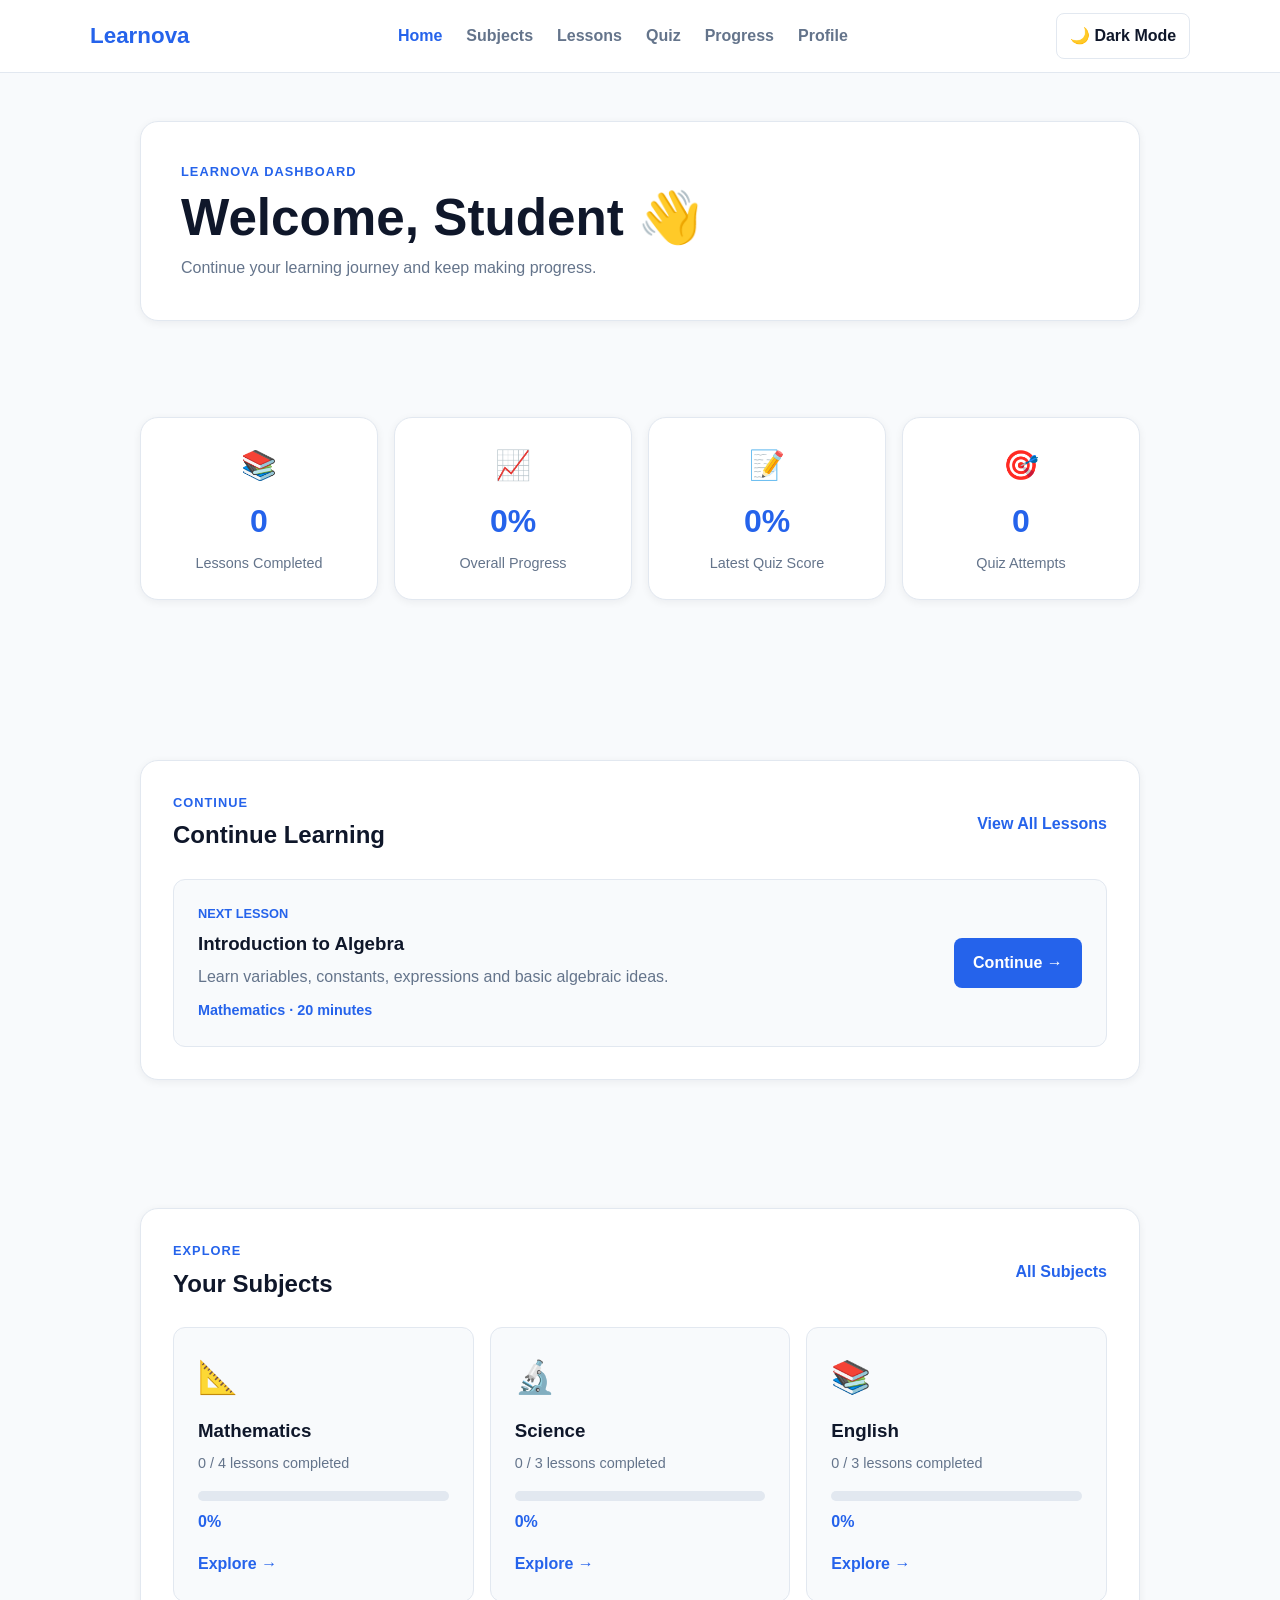
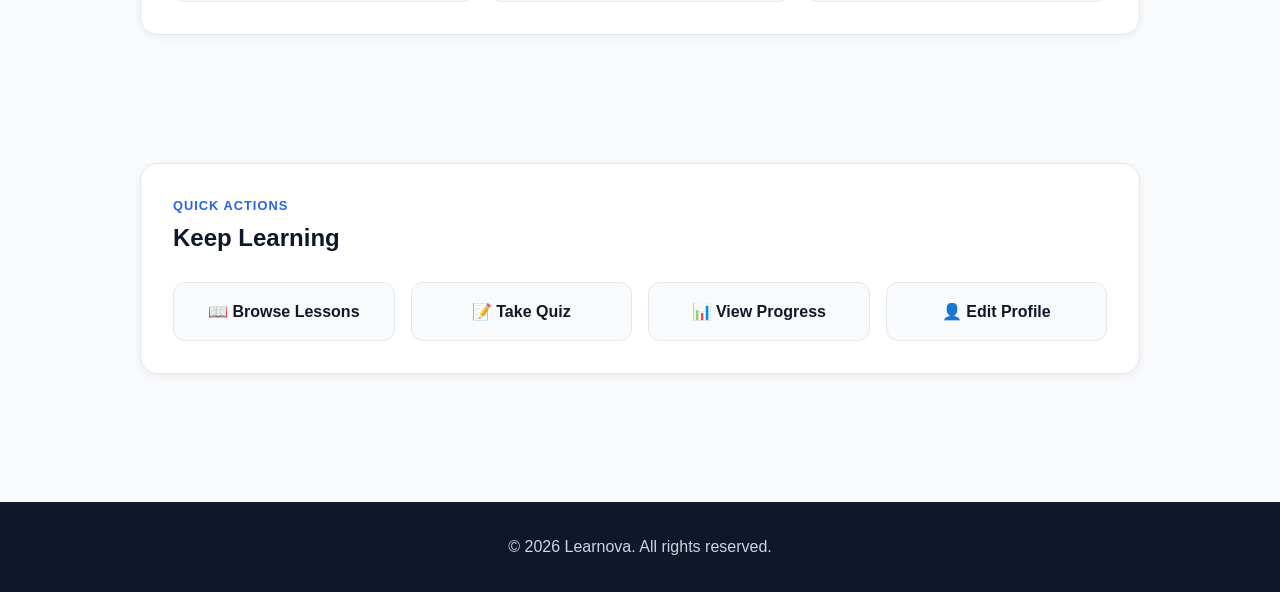
==== commit 70829cde: "improve most parts" ====
--- a/index.html
+++ b/index.html
@@ -2,12 +2,17 @@
 <html lang="en">
 
 <head>
+
     <meta charset="UTF-8">
-    <meta name="viewport" content="width=device-width, initial-scale=1.0">
+
+    <meta
+        name="viewport"
+        content="width=device-width, initial-scale=1.0"
+    >
 
     <meta
         name="description"
-        content="Learnova is a student learning portal for lessons, quizzes, and learning progress."
+        content="Learnova student learning dashboard."
     >
 
     <meta
@@ -20,208 +25,354 @@
         content="#2563eb"
     >
 
-    <title>Learnova | Student Learning Portal</title>
-
-    <link rel="stylesheet" href="css/style.css">
-    <link rel="stylesheet" href="css/responsive.css">
+    <title>Dashboard | Learnova</title>
+
+    <link
+        rel="stylesheet"
+        href="css/style.css"
+    >
+
+    <link
+        rel="stylesheet"
+        href="css/responsive.css"
+    >
+
 </head>
 
+
 <body>
 
-    <header>
-        <nav aria-label="Main navigation">
-
-            <a
-                href="index.html"
-                aria-label="Learnova Home">
-                <strong>Learnova</strong>
-            </a>
-
-            <ul>
-                <li>
-                    <a
-                        href="index.html"
-                        aria-current="page">
-                        Home
-                    </a>
-                </li>
-
-                <li>
-                    <a href="pages/subjects.html">
-                        Subjects
-                    </a>
-                </li>
-
-                <li>
-                    <a href="pages/lessons.html">
-                        Lessons
-                    </a>
-                </li>
-
-                <li>
-                    <a href="pages/quiz.html">
-                        Quiz
-                    </a>
-                </li>
-
-                <li>
-                    <a href="pages/progress.html">
-                        Progress
-                    </a>
-                </li>
-                <li>
-    <a href="pages/profile.html">
-        Profile
-    </a>
-</li>
-            </ul>
-            <button
-    type="button"
-    id="theme-toggle"
-    aria-label="Toggle dark mode"
-    aria-pressed="false">
-    🌙 Dark Mode
-</button>
-
-        </nav>
-    </header>
-
-    <main>
-
-        <section
-            class="hero"
-            aria-labelledby="hero-title">
-
-            <div class="hero-content">
-
-                <p>Welcome to Learnova</p>
-
-                <h1 id="hero-title">
-                    Learn Better.
-                    Practice More.
-                    Grow Faster.
-                </h1>
+<header>
+
+    <nav aria-label="Main navigation">
+
+        <a
+            href="index.html"
+            aria-label="Learnova Home"
+        >
+            <strong>Learnova</strong>
+        </a>
+
+
+        <ul>
+
+            <li>
+                <a
+                    href="index.html"
+                    aria-current="page"
+                >
+                    Home
+                </a>
+            </li>
+
+            <li>
+                <a href="pages/subjects.html">
+                    Subjects
+                </a>
+            </li>
+
+            <li>
+                <a href="pages/lessons.html">
+                    Lessons
+                </a>
+            </li>
+
+            <li>
+                <a href="pages/quiz.html">
+                    Quiz
+                </a>
+            </li>
+
+            <li>
+                <a href="pages/progress.html">
+                    Progress
+                </a>
+            </li>
+
+            <li>
+                <a href="pages/profile.html">
+                    Profile
+                </a>
+            </li>
+
+        </ul>
+
+
+        <button
+            type="button"
+            id="theme-toggle"
+            aria-label="Toggle dark mode"
+            aria-pressed="false"
+        >
+            🌙 Dark Mode
+        </button>
+
+    </nav>
+
+</header>
+
+
+<main>
+
+    <!-- DASHBOARD HERO -->
+
+    <section class="dashboard-hero">
+
+        <div class="dashboard-welcome">
+
+            <p>
+                LEARNOVA DASHBOARD
+            </p>
+
+            <h1>
+                Welcome,
+                <span id="dashboard-name">
+                    Student
+                </span>
+                👋
+            </h1>
+
+            <p>
+                Continue your learning journey
+                and keep making progress.
+            </p>
+
+        </div>
+
+    </section>
+
+
+    <!-- STATISTICS -->
+
+    <section>
+
+        <div class="statistics-grid">
+
+            <article class="stat-card">
+
+                <span class="stat-icon">
+                    📚
+                </span>
+
+                <h2
+                    data-dashboard-lessons
+                >
+                    0
+                </h2>
 
                 <p>
-                    A simple learning platform for students
-                    to study lessons, practice quizzes,
-                    and track their learning progress.
+                    Lessons Completed
                 </p>
 
-                <a href="pages/subjects.html">
-                    Start Learning
-                </a>
-
-            </div>
-
-        </section>
-
-        <section
-            class="subjects-section"
-            aria-labelledby="subjects-title">
-
-            <div class="section-header">
-
-                <p>Explore</p>
-
-                <h2 id="subjects-title">
-                    Subjects
+            </article>
+
+
+            <article class="stat-card">
+
+                <span class="stat-icon">
+                    📈
+                </span>
+
+                <h2
+                    data-dashboard-progress
+                >
+                    0%
                 </h2>
 
                 <p>
-                    Choose a subject and start learning.
+                    Overall Progress
                 </p>
 
-            </div>
-
-            <div class="subject-grid">
-
-                <article class="subject-card">
-
-                    <h3>Mathematics</h3>
-
-                    <p>
-                        Learn algebra, equations,
-                        fractions, geometry and more.
+            </article>
+
+
+            <article class="stat-card">
+
+                <span class="stat-icon">
+                    📝
+                </span>
+
+                <h2
+                    data-dashboard-score
+                >
+                    0%
+                </h2>
+
+                <p>
+                    Latest Quiz Score
+                </p>
+
+            </article>
+
+
+            <article class="stat-card">
+
+                <span class="stat-icon">
+                    🎯
+                </span>
+
+                <h2
+                    data-dashboard-attempts
+                >
+                    0
+                </h2>
+
+                <p>
+                    Quiz Attempts
+                </p>
+
+            </article>
+
+        </div>
+
+    </section>
+
+
+    <!-- CONTINUE LEARNING -->
+
+    <section>
+
+        <div class="dashboard-section">
+
+            <div class="dashboard-section-header">
+
+                <div>
+
+                    <p class="statistics-label">
+                        Continue
                     </p>
 
-                    <a href="pages/lessons.html">
-                        View Lessons
-                    </a>
-
-                </article>
-
-                <article class="subject-card">
-
-                    <h3>Science</h3>
-
-                    <p>
-                        Explore important science
-                        concepts through simple lessons.
+                    <h2>
+                        Continue Learning
+                    </h2>
+
+                </div>
+
+                <a
+                    href="pages/lessons.html"
+                >
+                    View All Lessons
+                </a>
+
+            </div>
+
+
+            <div
+                id="continue-learning"
+                class="continue-learning"
+            >
+            </div>
+
+        </div>
+
+    </section>
+
+
+    <!-- SUBJECTS -->
+
+    <section>
+
+        <div class="dashboard-section">
+
+            <div class="dashboard-section-header">
+
+                <div>
+
+                    <p class="statistics-label">
+                        Explore
                     </p>
 
-                    <a href="pages/lessons.html">
-                        View Lessons
-                    </a>
-
-                </article>
-
-                <article class="subject-card">
-
-                    <h3>English</h3>
-
-                    <p>
-                        Improve grammar, vocabulary,
-                        reading and communication.
+                    <h2>
+                        Your Subjects
+                    </h2>
+
+                </div>
+
+                <a
+                    href="pages/subjects.html"
+                >
+                    All Subjects
+                </a>
+
+            </div>
+
+
+            <div
+                id="dashboard-subjects"
+                class="dashboard-subject-grid"
+            >
+            </div>
+
+        </div>
+
+    </section>
+
+
+    <!-- QUICK ACTIONS -->
+
+    <section>
+
+        <div class="dashboard-section">
+
+            <div class="dashboard-section-header">
+
+                <div>
+
+                    <p class="statistics-label">
+                        Quick Actions
                     </p>
 
-                    <a href="pages/lessons.html">
-                        View Lessons
-                    </a>
-
-                </article>
-
-            </div>
-
-        </section>
-
-        <section
-            class="progress-preview"
-            aria-labelledby="progress-title">
-
-            <div class="section-header">
-
-                <p>Your Learning</p>
-
-                <h2 id="progress-title">
-                    Track Your Progress
-                </h2>
-
-                <p data-home-progress>
-                    0% Complete
-                </p>
+                    <h2>
+                        Keep Learning
+                    </h2>
+
+                </div>
+
+            </div>
+
+
+            <div class="dashboard-actions">
+
+                <a href="pages/lessons.html">
+                    📖 Browse Lessons
+                </a>
+
+                <a href="pages/quiz.html">
+                    📝 Take Quiz
+                </a>
 
                 <a href="pages/progress.html">
-                    View Progress
-                </a>
-
-            </div>
-
-        </section>
-
-    </main>
-
-    <footer>
-
-        <p>
-            &copy; 2026 Learnova.
-            All rights reserved.
-        </p>
-
-    </footer>
-
-    <script src="js/data.js"></script>
-    <script src="js/main.js"></script>
+                    📊 View Progress
+                </a>
+
+                <a href="pages/profile.html">
+                    👤 Edit Profile
+                </a>
+
+            </div>
+
+        </div>
+
+    </section>
+
+</main>
+
+
+<footer>
+
+    <p>
+        &copy; 2026 Learnova.
+        All rights reserved.
+    </p>
+
+</footer>
+
+
+<script src="js/data.js"></script>
+
+<script src="js/main.js"></script>
+
+<script src="js/dashboard.js"></script>
 
 </body>
 
--- a/css/style.css
+++ b/css/style.css
@@ -1060,4 +1060,809 @@
 #profile-goal {
 
     background: #0f172a;
+}
+/* =========================
+   PROGRESS STATISTICS
+========================= */
+
+.statistics-grid {
+
+    max-width: 1000px;
+
+    margin: 0 auto 2rem;
+
+    display: grid;
+
+    grid-template-columns:
+        repeat(4, 1fr);
+
+    gap: 1rem;
+}
+
+
+/* STAT CARD */
+
+.stat-card {
+
+    padding: 1.5rem;
+
+    background: var(--surface);
+
+    border: 1px solid var(--border);
+
+    border-radius: var(--radius-lg);
+
+    box-shadow: var(--shadow-sm);
+
+    text-align: center;
+
+    transition:
+        transform 0.2s ease,
+        box-shadow 0.2s ease;
+}
+
+
+.stat-card:hover {
+
+    transform: translateY(-3px);
+
+    box-shadow: var(--shadow-md);
+}
+
+
+.stat-icon {
+
+    display: block;
+
+    margin-bottom: 0.5rem;
+
+    font-size: 1.8rem;
+}
+
+
+.stat-card h2 {
+
+    margin-bottom: 0.25rem;
+
+    color: var(--primary);
+
+    font-size: 2rem;
+}
+
+
+.stat-card p {
+
+    color: var(--text-light);
+
+    font-size: 0.9rem;
+}
+
+
+/* STATISTICS SECTION */
+
+.statistics-section {
+
+    max-width: 1000px;
+
+    margin: 0 auto 1.5rem;
+
+    padding: 2rem;
+
+    background: var(--surface);
+
+    border: 1px solid var(--border);
+
+    border-radius: var(--radius-lg);
+
+    box-shadow: var(--shadow-sm);
+}
+
+
+.statistics-section-header {
+
+    display: flex;
+
+    align-items: center;
+
+    justify-content: space-between;
+
+    gap: 1rem;
+
+    margin-bottom: 1.5rem;
+}
+
+
+.statistics-section-header h2 {
+
+    margin-top: 0.2rem;
+}
+
+
+.statistics-section-header strong {
+
+    color: var(--primary);
+
+    font-size: 1.5rem;
+}
+
+
+.statistics-label {
+
+    color: var(--primary);
+
+    font-size: 0.8rem;
+
+    font-weight: 700;
+
+    text-transform: uppercase;
+
+    letter-spacing: 0.08em;
+}
+
+
+/* PROGRESS DESCRIPTION */
+
+.progress-description {
+
+    margin-top: 0.8rem;
+
+    color: var(--text-light);
+}
+
+
+/* SUBJECT STATISTICS */
+
+.subject-statistics {
+
+    display: grid;
+
+    gap: 1.2rem;
+}
+
+
+.subject-stat {
+
+    padding: 1rem;
+
+    border: 1px solid var(--border);
+
+    border-radius: var(--radius-md);
+}
+
+
+.subject-stat-header {
+
+    display: flex;
+
+    align-items: center;
+
+    justify-content: space-between;
+
+    gap: 1rem;
+
+    margin-bottom: 0.8rem;
+}
+
+
+.subject-stat-header h3 {
+
+    margin-bottom: 0.2rem;
+}
+
+
+.subject-stat-header p {
+
+    color: var(--text-light);
+
+    font-size: 0.9rem;
+}
+
+
+.subject-stat-header strong {
+
+    color: var(--primary);
+}
+
+
+/* PROGRESS BAR */
+
+.stat-progress-bar {
+
+    width: 100%;
+
+    height: 10px;
+
+    overflow: hidden;
+
+    background: #e2e8f0;
+
+    border-radius: 999px;
+}
+
+
+.stat-progress-bar span {
+
+    display: block;
+
+    height: 100%;
+
+    background: var(--primary);
+
+    border-radius: 999px;
+
+    transition:
+        width 0.4s ease;
+}
+
+
+/* QUIZ STATISTICS */
+
+.quiz-statistics {
+
+    display: grid;
+
+    grid-template-columns:
+        repeat(3, 1fr);
+
+    gap: 1rem;
+}
+
+
+.quiz-statistics > div {
+
+    padding: 1.2rem;
+
+    background: var(--background);
+
+    border: 1px solid var(--border);
+
+    border-radius: var(--radius-md);
+
+    text-align: center;
+}
+
+
+.quiz-statistics span {
+
+    display: block;
+
+    margin-bottom: 0.4rem;
+
+    color: var(--text-light);
+
+    font-size: 0.9rem;
+}
+
+
+.quiz-statistics strong {
+
+    color: var(--primary);
+
+    font-size: 1.5rem;
+}
+
+
+/* ACTIONS */
+
+.progress-actions {
+
+    max-width: 1000px;
+
+    margin: 2rem auto 0;
+
+    display: flex;
+
+    flex-wrap: wrap;
+
+    gap: 1rem;
+}
+
+
+.progress-actions a,
+.progress-actions button {
+
+    display: inline-block;
+
+    padding: 0.75rem 1.2rem;
+
+    border: none;
+
+    border-radius: var(--radius-sm);
+
+    background: var(--primary);
+
+    color: white;
+
+    font-weight: 700;
+
+    transition:
+        background-color 0.2s ease,
+        transform 0.2s ease;
+}
+
+
+.progress-actions a:hover,
+.progress-actions button:hover {
+
+    background: var(--primary-dark);
+
+    transform: translateY(-2px);
+}
+
+
+/* DARK MODE */
+
+body.dark-mode
+.stat-progress-bar {
+
+    background: #334155;
+}
+
+
+body.dark-mode
+.quiz-statistics > div {
+
+    background: #0f172a;
+}
+/* =========================
+   LESSON DETAIL
+========================= */
+
+.lesson-detail {
+    max-width: 900px;
+    margin: 0 auto;
+}
+
+.lesson-detail-card {
+    padding: 2rem;
+
+    background: var(--surface);
+
+    border: 1px solid var(--border);
+
+    border-radius: var(--radius-lg);
+
+    box-shadow: var(--shadow-sm);
+}
+
+.lesson-meta {
+    display: flex;
+    flex-wrap: wrap;
+
+    gap: 1rem;
+
+    margin-bottom: 2rem;
+}
+
+.lesson-meta span {
+    padding: 0.5rem 0.8rem;
+
+    background: var(--primary-light);
+
+    color: var(--primary);
+
+    border-radius: var(--radius-sm);
+
+    font-size: 0.9rem;
+
+    font-weight: 700;
+}
+
+.lesson-section {
+    margin-bottom: 2rem;
+}
+
+.lesson-section h2 {
+    margin-bottom: 0.8rem;
+
+    font-size: 1.4rem;
+}
+
+.lesson-section p {
+    color: var(--text-light);
+
+    line-height: 1.8;
+}
+
+.lesson-examples,
+.lesson-key-points {
+    display: grid;
+
+    gap: 0.8rem;
+
+    margin-top: 1rem;
+}
+
+.lesson-examples li,
+.lesson-key-points li {
+    padding: 1rem;
+
+    background: var(--background);
+
+    border: 1px solid var(--border);
+
+    border-radius: var(--radius-sm);
+}
+
+.lesson-examples li {
+    font-family: monospace;
+
+    color: var(--primary);
+
+    font-weight: 700;
+}
+
+.lesson-actions {
+    display: flex;
+
+    flex-wrap: wrap;
+
+    align-items: center;
+
+    gap: 1rem;
+
+    margin-top: 2rem;
+
+    padding-top: 2rem;
+
+    border-top: 1px solid var(--border);
+}
+
+.lesson-actions button,
+.lesson-actions a {
+    display: inline-block;
+
+    padding: 0.75rem 1.2rem;
+
+    border: none;
+
+    border-radius: var(--radius-sm);
+
+    background: var(--primary);
+
+    color: white;
+
+    font-weight: 700;
+}
+
+.lesson-actions button:hover:not(:disabled),
+.lesson-actions a:hover {
+    background: var(--primary-dark);
+}
+
+.lesson-actions button:disabled {
+    background: var(--success);
+
+    opacity: 1;
+}
+
+#lesson-message {
+    margin-top: 1rem;
+}
+
+body.dark-mode
+.lesson-examples li,
+body.dark-mode
+.lesson-key-points li {
+    background: #0f172a;
+}
+.lesson-open-button {
+    flex-shrink: 0;
+
+    display: inline-block;
+
+    padding: 0.75rem 1.2rem;
+
+    border-radius: var(--radius-sm);
+
+    background: var(--primary);
+
+    color: white;
+
+    font-weight: 700;
+}
+
+.lesson-open-button:hover {
+    background: var(--primary-dark);
+
+    transform: translateY(-2px);
+}
+/* =========================
+   STUDENT DASHBOARD
+========================= */
+
+.dashboard-hero {
+    padding: 3rem 0 2rem;
+}
+
+.dashboard-welcome {
+    max-width: 1000px;
+    margin: 0 auto;
+    padding: 2.5rem;
+
+    background: var(--surface);
+
+    border: 1px solid var(--border);
+
+    border-radius: var(--radius-lg);
+
+    box-shadow: var(--shadow-sm);
+}
+
+.dashboard-welcome > p:first-child {
+    color: var(--primary);
+
+    font-size: 0.8rem;
+
+    font-weight: 700;
+
+    letter-spacing: 0.08em;
+}
+
+.dashboard-welcome h1 {
+    margin: 0.5rem 0;
+
+    font-size: clamp(
+        2rem,
+        5vw,
+        3.2rem
+    );
+
+    line-height: 1.1;
+}
+
+.dashboard-welcome > p:last-child {
+    color: var(--text-light);
+}
+
+.dashboard-section {
+    max-width: 1000px;
+    margin: 0 auto;
+
+    padding: 2rem;
+
+    background: var(--surface);
+
+    border: 1px solid var(--border);
+
+    border-radius: var(--radius-lg);
+
+    box-shadow: var(--shadow-sm);
+}
+
+.dashboard-section-header {
+    display: flex;
+
+    align-items: center;
+
+    justify-content: space-between;
+
+    gap: 1rem;
+
+    margin-bottom: 1.5rem;
+}
+
+.dashboard-section-header h2 {
+    margin-top: 0.2rem;
+}
+
+.dashboard-section-header > a {
+    color: var(--primary);
+
+    font-weight: 700;
+}
+
+.dashboard-section-header > a:hover {
+    color: var(--primary-dark);
+}
+
+
+/* CONTINUE */
+
+.continue-card {
+    display: flex;
+
+    align-items: center;
+
+    justify-content: space-between;
+
+    gap: 2rem;
+
+    padding: 1.5rem;
+
+    background: var(--background);
+
+    border: 1px solid var(--border);
+
+    border-radius: var(--radius-md);
+}
+
+.continue-card h3 {
+    margin: 0.3rem 0;
+}
+
+.continue-card p {
+    color: var(--text-light);
+}
+
+.continue-card span {
+    display: block;
+
+    margin-top: 0.6rem;
+
+    color: var(--primary);
+
+    font-size: 0.9rem;
+
+    font-weight: 700;
+}
+
+.continue-label {
+    color: var(--primary) !important;
+
+    font-size: 0.8rem;
+
+    font-weight: 700;
+
+    text-transform: uppercase;
+}
+
+.continue-card > a,
+.continue-complete > a {
+    flex-shrink: 0;
+
+    padding: 0.75rem 1.2rem;
+
+    background: var(--primary);
+
+    color: white;
+
+    border-radius: var(--radius-sm);
+
+    font-weight: 700;
+}
+
+.continue-card > a:hover,
+.continue-complete > a:hover {
+    background: var(--primary-dark);
+}
+
+.continue-complete {
+    padding: 2rem;
+
+    background: var(--primary-light);
+
+    border-radius: var(--radius-md);
+
+    text-align: center;
+}
+
+.continue-complete h3 {
+    margin-bottom: 0.5rem;
+}
+
+.continue-complete p {
+    margin-bottom: 1.5rem;
+
+    color: var(--text-light);
+}
+
+
+/* DASHBOARD SUBJECTS */
+
+.dashboard-subject-grid {
+    display: grid;
+
+    grid-template-columns:
+        repeat(3, 1fr);
+
+    gap: 1rem;
+}
+
+.dashboard-subject-card {
+    padding: 1.5rem;
+
+    background: var(--background);
+
+    border: 1px solid var(--border);
+
+    border-radius: var(--radius-md);
+
+    transition:
+        transform 0.2s ease,
+        box-shadow 0.2s ease;
+}
+
+.dashboard-subject-card:hover {
+    transform: translateY(-3px);
+
+    box-shadow: var(--shadow-sm);
+}
+
+.dashboard-subject-icon {
+    font-size: 2rem;
+
+    margin-bottom: 0.8rem;
+}
+
+.dashboard-subject-card h3 {
+    margin-bottom: 0.4rem;
+}
+
+.dashboard-subject-card p {
+    margin-bottom: 1rem;
+
+    color: var(--text-light);
+
+    font-size: 0.9rem;
+}
+
+.dashboard-subject-card strong {
+    display: block;
+
+    margin-top: 0.5rem;
+
+    color: var(--primary);
+}
+
+.dashboard-subject-card a {
+    display: inline-block;
+
+    margin-top: 1rem;
+
+    color: var(--primary);
+
+    font-weight: 700;
+}
+
+
+/* QUICK ACTIONS */
+
+.dashboard-actions {
+    display: grid;
+
+    grid-template-columns:
+        repeat(4, 1fr);
+
+    gap: 1rem;
+}
+
+.dashboard-actions a {
+    padding: 1rem;
+
+    background: var(--background);
+
+    border: 1px solid var(--border);
+
+    border-radius: var(--radius-md);
+
+    color: var(--text);
+
+    font-weight: 700;
+
+    text-align: center;
+
+    transition:
+        background-color 0.2s ease,
+        transform 0.2s ease;
+}
+
+.dashboard-actions a:hover {
+    background: var(--primary-light);
+
+    color: var(--primary);
+
+    transform: translateY(-2px);
+}
+
+
+/* DARK MODE */
+
+body.dark-mode
+.continue-card,
+body.dark-mode
+.dashboard-subject-card,
+body.dark-mode
+.dashboard-actions a {
+    background: #0f172a;
 }
--- a/css/responsive.css
+++ b/css/responsive.css
@@ -151,6 +151,45 @@
     .lesson-search input {
         padding: 0.85rem;
     }
+    .statistics-grid {
+
+    grid-template-columns: 1fr;
+}
+
+
+.statistics-section {
+
+    padding: 1.5rem;
+}
+
+
+.quiz-statistics {
+
+    grid-template-columns: 1fr;
+}
+
+
+.statistics-section-header {
+
+    align-items: flex-start;
+
+    flex-direction: column;
+}
+
+
+.progress-actions {
+
+    flex-direction: column;
+}
+
+
+.progress-actions a,
+.progress-actions button {
+
+    width: 100%;
+
+    text-align: center;
+}
 
 }
 @media (max-width: 768px) {
@@ -169,5 +208,83 @@
     #theme-toggle {
     width: auto;
 }
-
-}+@media (max-width: 900px) {
+
+    .statistics-grid {
+
+        grid-template-columns:
+            repeat(2, 1fr);
+    }
+
+}
+@media (max-width: 768px) {
+
+    .lesson-detail-card {
+        padding: 1.5rem;
+    }
+
+    .lesson-actions {
+        flex-direction: column;
+
+        align-items: stretch;
+    }
+
+    .lesson-actions button,
+    .lesson-actions a {
+        width: 100%;
+
+        text-align: center;
+    }
+}
+@media (max-width: 900px) {
+
+    .dashboard-subject-grid {
+        grid-template-columns:
+            repeat(2, 1fr);
+    }
+
+    .dashboard-actions {
+        grid-template-columns:
+            repeat(2, 1fr);
+    }
+}
+
+
+@media (max-width: 768px) {
+
+    .dashboard-welcome {
+        padding: 1.5rem;
+    }
+
+    .dashboard-section {
+        padding: 1.5rem;
+    }
+
+    .dashboard-section-header {
+        align-items: flex-start;
+
+        flex-direction: column;
+    }
+
+    .continue-card {
+        flex-direction: column;
+
+        align-items: flex-start;
+    }
+
+    .continue-card > a {
+        width: 100%;
+
+        text-align: center;
+    }
+
+    .dashboard-subject-grid {
+        grid-template-columns: 1fr;
+    }
+
+    .dashboard-actions {
+        grid-template-columns: 1fr;
+    }
+
+}
+}
